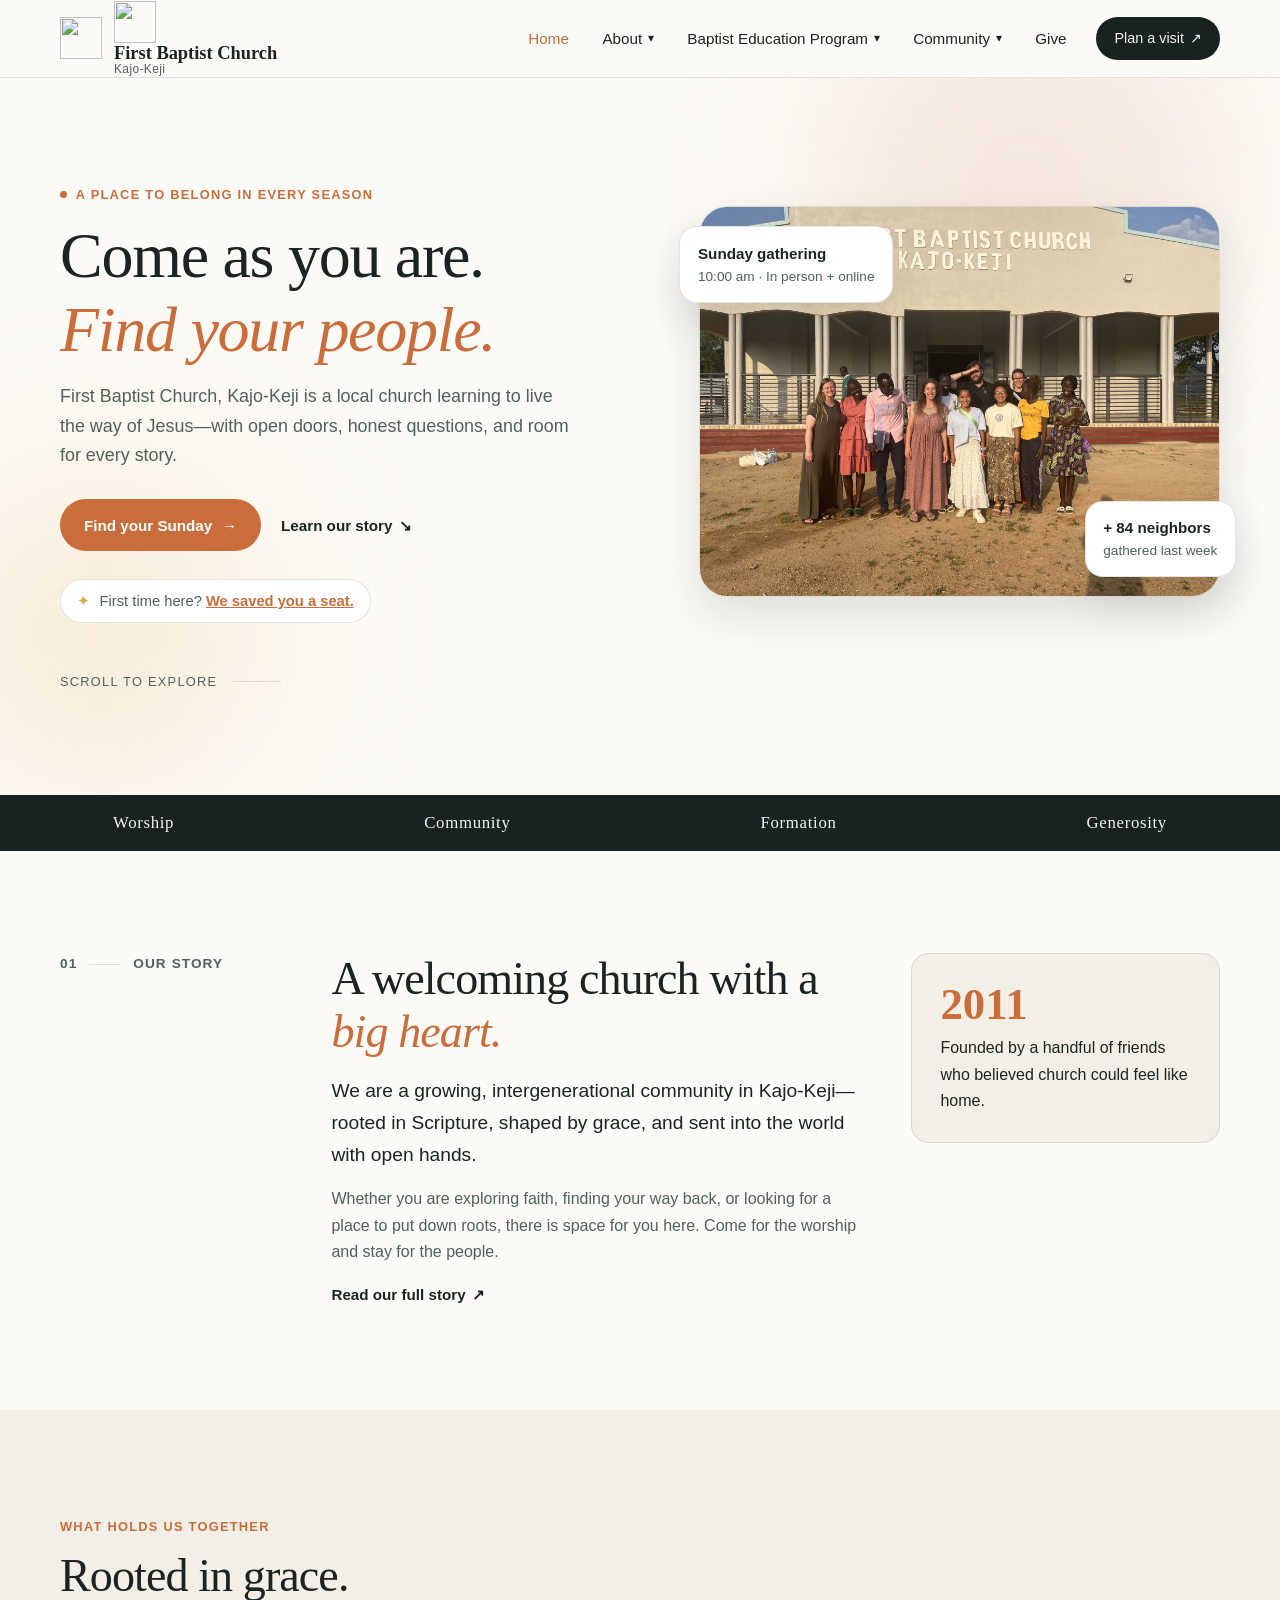
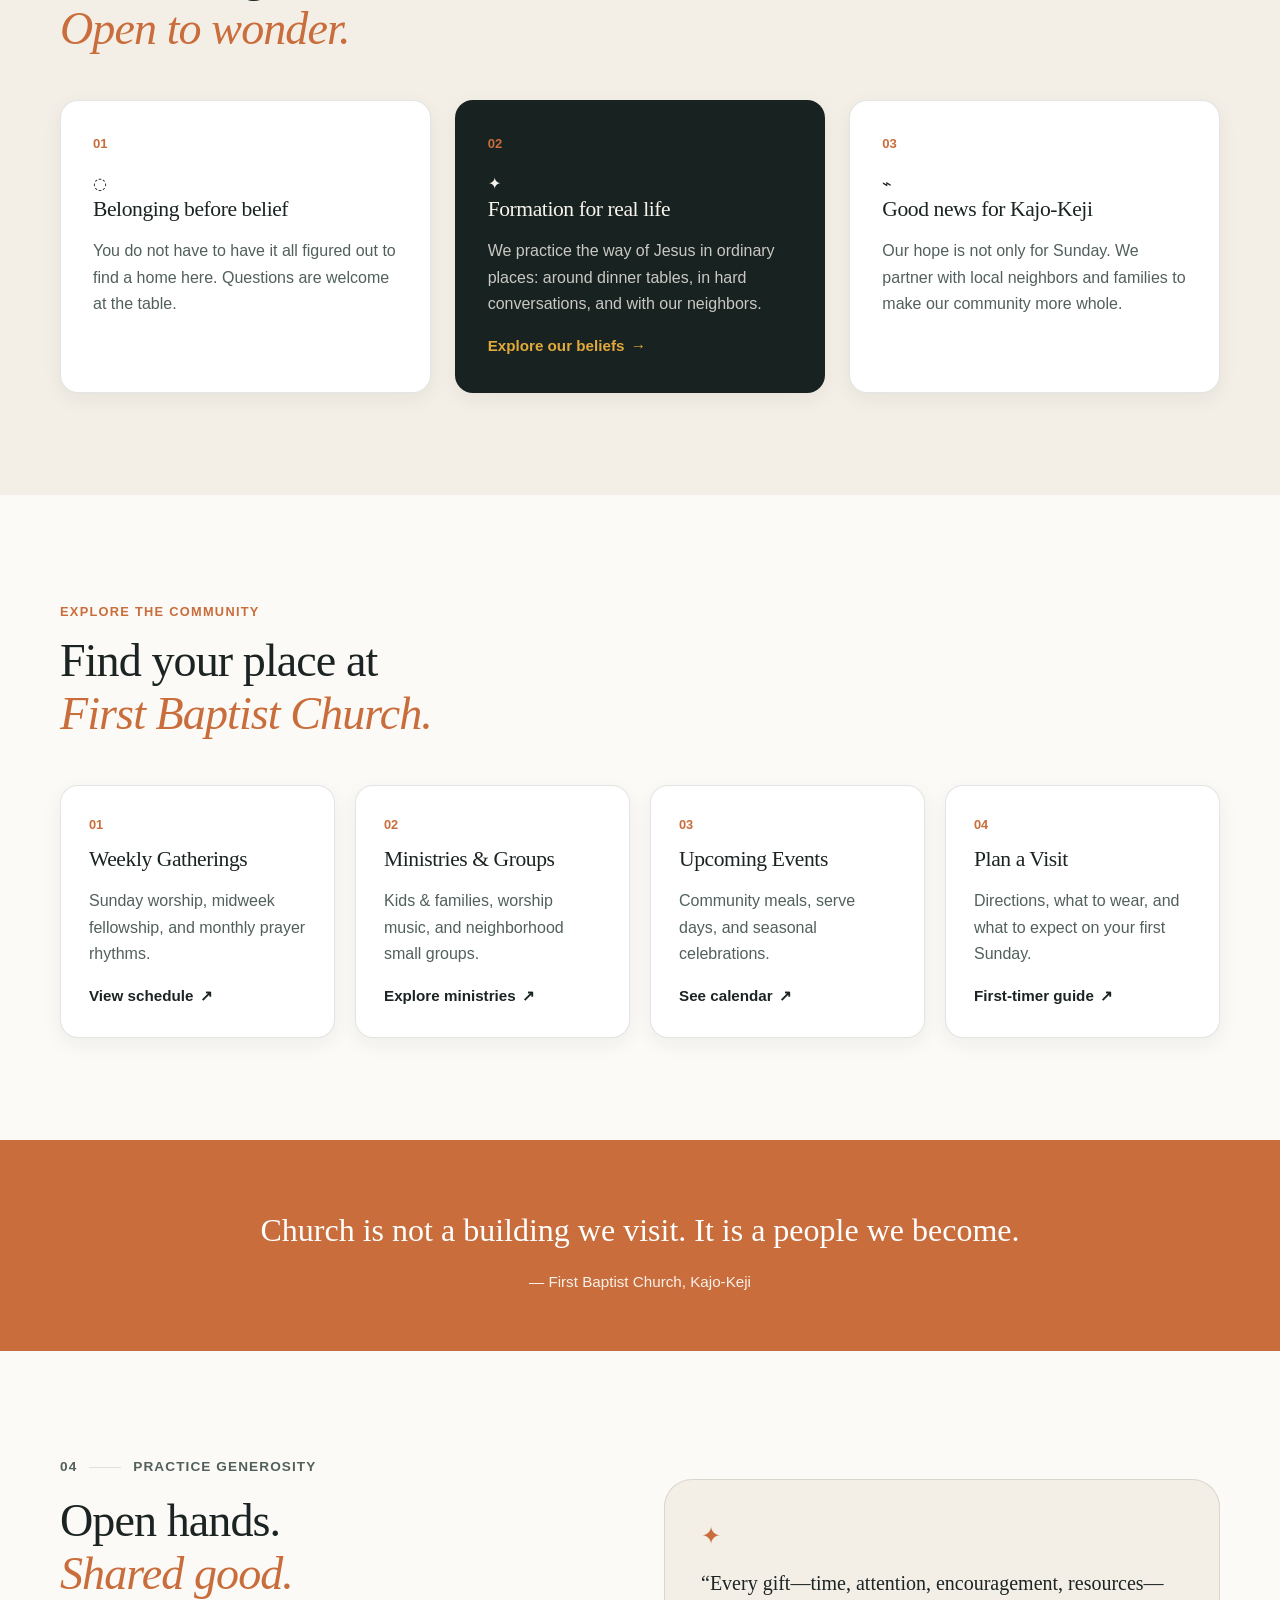
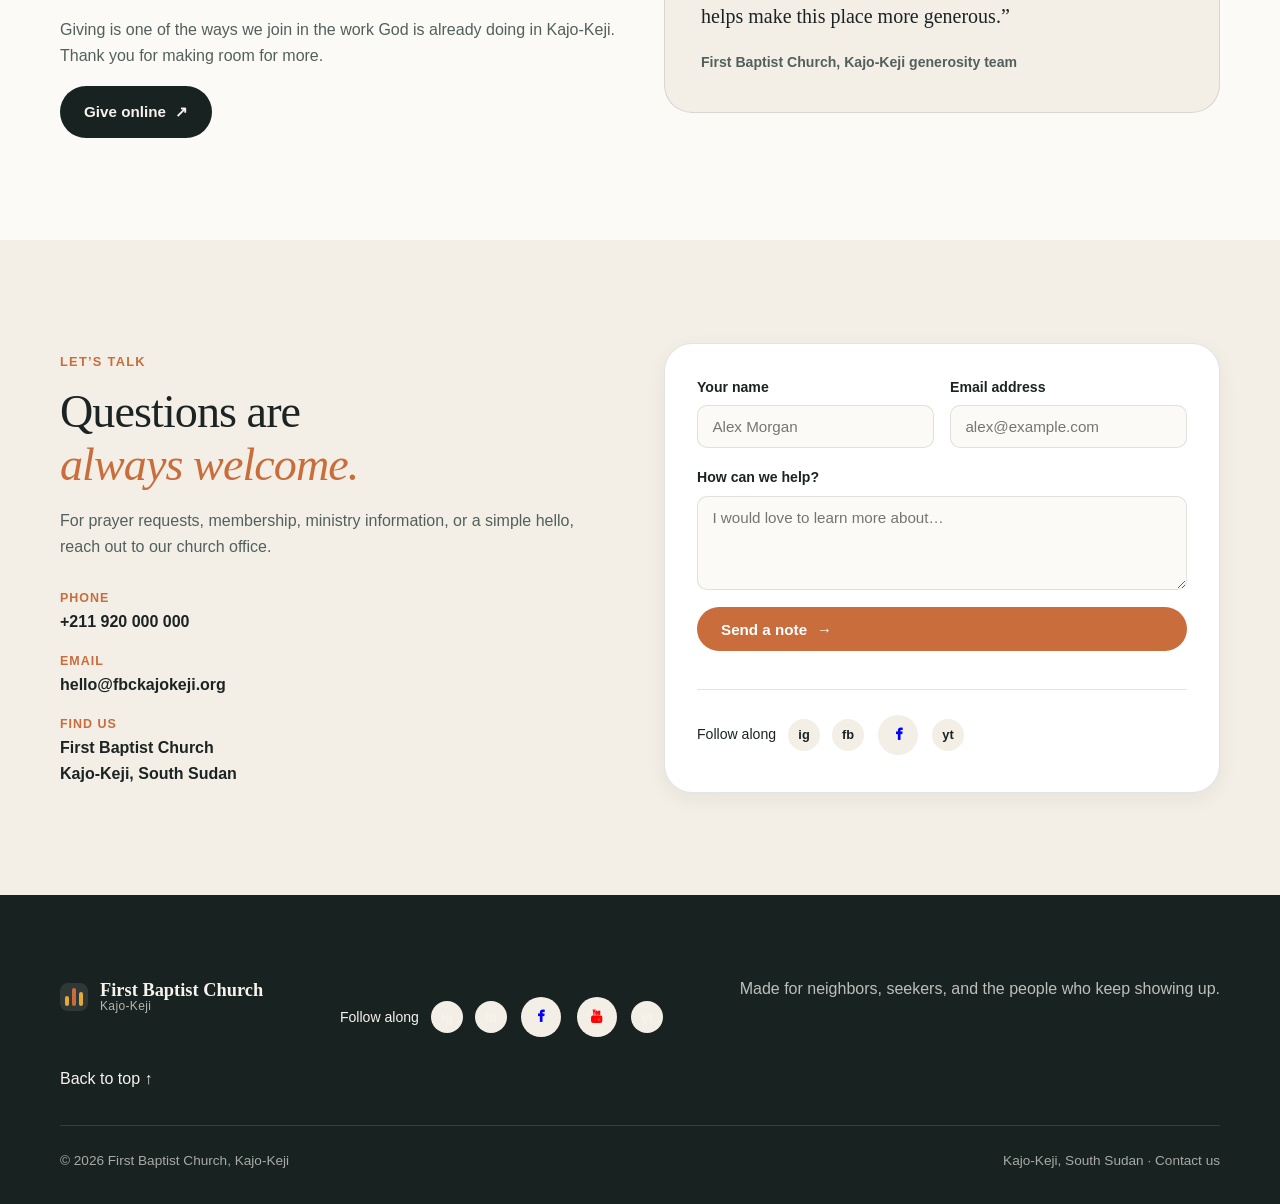
==== index.html @ f75a0e4b "Add logo image to header Added logo image to the site header." ====
<!doctype html>
<html lang="en">
<head>
  <meta charset="utf-8">
  <meta name="viewport" content="width=device-width, initial-scale=1">
  <meta name="description" content="First Baptist Church, Kajo-Keji — A warm, welcoming neighborhood church community.">
  <title>First Baptist Church, Kajo-Keji — Come as you are</title>
   <link rel="icon" type="image/png" href="image/FBC-Logo.png" width="21" height="21" />
  <link rel="stylesheet" href="https://cdnjs.cloudflare.com/ajax/libs/font-awesome/4.7.0/css/font-awesome.min.css">
  <link rel="stylesheet" href="styles.css">
</head>
<body>
  <a class="skip-link" href="#main-content">Skip to content</a>

  <header class="site-header" id="top">
    <div class="container header-inner">
      <a class="brand" href="index.html" aria-label="First Baptist Church, Kajo-Keji home">
   
        <img src="image/fbc-logo.png" width="42" height="42">
        <span class="brand-copy"> <img src="image/fbc-logo.png" width="42" height="42"><strong>First Baptist Church</strong><small>Kajo-Keji</small></span>
      </a>
      <button class="menu-toggle" type="button" aria-expanded="false" aria-controls="site-nav">
        <span></span><span></span><span></span><b class="sr-only">Open navigation</b>
      </button>
      <nav class="site-nav" id="site-nav" aria-label="Primary navigation">
        <a href="index.html" class="active">Home</a>
        <div class="nav-dropdown">
          <button class="dropdown-trigger" type="button" aria-expanded="false" aria-haspopup="true">
            About <span class="chevron" aria-hidden="true">▾</span>
          </button>
          <div class="dropdown-menu" role="menu">
            <a href="pages/our-story.html" role="menuitem">Our Story &amp; Mission</a>
           <a href="pages/vision.html" role="menuitem">Vision</a>
            <a href="#beliefs" role="menuitem">Core Beliefs</a>
            <a href="pages/plan-visit.html" role="menuitem">New Here? Plan a Visit</a>
          </div>
        </div>

        <div class="nav-dropdown">
          <button class="dropdown-trigger" type="button" aria-expanded="false" aria-haspopup="true">
            Baptist Education Program <span class="chevron" aria-hidden="true">▾</span>
          </button>
          <div class="dropdown-menu" role="menu">
            <a href="pages/nurseryprimary.html" role="menuitem">Nursery &amp; Primary School</a>
            <a href="pages/primary.html" role="menuitem">Primary School </a>
            <a href="pages/ebca.html" role="menuitem">Secondary School</a>
            <a href="pages/ecu.html" role="menuitem">ECU University</a>
          </div>
        </div>

        <div class="nav-dropdown">
          <button class="dropdown-trigger" type="button" aria-expanded="false" aria-haspopup="true">
            Community <span class="chevron" aria-hidden="true">▾</span>
          </button>
          <div class="dropdown-menu" role="menu">
            <a href="pages/gatherings.html" role="menuitem">Weekly Gatherings</a>
            <a href="pages/ministries.html" role="menuitem">Ministries &amp; Groups</a>
            <a href="pages/events.html" role="menuitem">Upcoming Events</a>
          </div>
        </div>

        <a href="#giving">Give</a>
        <a href="pages/plan-visit.html" class="nav-cta">Plan a visit <span aria-hidden="true">↗</span></a>
      </nav>
    </div>
  </header>

  <main id="main-content">
    <section class="hero section-pad" aria-labelledby="hero-title">
      <div class="hero-glow hero-glow-one" aria-hidden="true"></div>
      <div class="hero-glow hero-glow-two" aria-hidden="true"></div>
      <div class="container hero-grid">
        <div class="hero-copy reveal">
          <p class="eyebrow"><span class="eyebrow-dot"></span> A place to belong in every season</p>
          <h1 id="hero-title">Come as you are.<br><em>Find your people.</em></h1>
          <p class="hero-intro">First Baptist Church, Kajo-Keji is a local church learning to live the way of Jesus—with open doors, honest questions, and room for every story.</p>
          <div class="hero-actions">
            <a class="button button-primary" href="pages/gatherings.html">Find your Sunday <span aria-hidden="true">→</span></a>
            <a class="text-link" href="pages/our-story.html">Learn our story <span aria-hidden="true">↘</span></a>
          </div>
          <div class="hero-note"><span class="note-icon" aria-hidden="true">✦</span><span>First time here? <a href="pages/plan-visit.html">We saved you a seat.</a></span></div>
        </div>
        <div class="hero-art reveal reveal-delay" aria-label="Sample picture of a bright church gathering" role="img">
          <img src="image/e1-college-kajokeji.jpg" alt="Illustrated community gathered beneath warm stained-glass windows">
          <div class="hero-card hero-card-top"><strong>Sunday gathering</strong><span>10:00 am · In person + online</span></div>
          <div class="hero-card hero-card-bottom"><span class="avatar-stack" aria-hidden="true"><i></i><i></i><i></i><i></i></span><strong>+ 84 neighbors</strong><span>gathered last week</span></div>
        </div>
      </div>
      <div class="container hero-scroll"><span>Scroll to explore</span><span class="scroll-line" aria-hidden="true"></span></div>
    </section>

    <section class="ticker" aria-label="Church highlights">
      <div class="ticker-track">
        <span>Worship</span><span>Community</span><span>Formation</span><span>Generosity</span>
      </div>
    </section>

    <section class="intro section-pad" id="about" aria-labelledby="about-title">
      <div class="container intro-grid">
        <div class="section-kicker reveal"><span>01</span><span class="kicker-rule"></span><span>Our story</span></div>
        <div class="intro-content reveal reveal-delay">
          <h2 id="about-title">A welcoming church with a <em>big heart.</em></h2>
          <p class="lead">We are a growing, intergenerational community in Kajo-Keji—rooted in Scripture, shaped by grace, and sent into the world with open hands.</p>
          <div class="intro-details">
            <p>Whether you are exploring faith, finding your way back, or looking for a place to put down roots, there is space for you here. Come for the worship and stay for the people.</p>
            <a class="arrow-link" href="pages/our-story.html">Read our full story <span aria-hidden="true">↗</span></a>
          </div>
        </div>
        <div class="intro-stat reveal reveal-delay-2"><strong>2011</strong><span>Founded by a handful of friends who believed church could feel like home.</span></div>
      </div>
    </section>

    <section class="values section-pad section-tint" id="beliefs" aria-labelledby="values-title">
      <div class="container">
        <div class="section-heading reveal"><p class="eyebrow">What holds us together</p><h2 id="values-title">Rooted in grace.<br><em>Open to wonder.</em></h2></div>
        <div class="value-grid">
          <article class="value-card reveal"><span class="value-number">01</span><div class="value-icon" aria-hidden="true">◌</div><h3>Belonging before belief</h3><p>You do not have to have it all figured out to find a home here. Questions are welcome at the table.</p></article>
          <article class="value-card value-card-featured reveal reveal-delay"><span class="value-number">02</span><div class="value-icon" aria-hidden="true">✦</div><h3>Formation for real life</h3><p>We practice the way of Jesus in ordinary places: around dinner tables, in hard conversations, and with our neighbors.</p><a href="pages/our-story.html" class="card-link">Explore our beliefs <span aria-hidden="true">→</span></a></article>
          <article class="value-card reveal reveal-delay-2"><span class="value-number">03</span><div class="value-icon" aria-hidden="true">⌁</div><h3>Good news for Kajo-Keji</h3><p>Our hope is not only for Sunday. We partner with local neighbors and families to make our community more whole.</p></article>
        </div>
      </div>
    </section>

    <section class="explore-pages section-pad" aria-labelledby="explore-title">
      <div class="container">
        <div class="section-heading reveal">
          <p class="eyebrow">Explore the community</p>
          <h2 id="explore-title">Find your place at<br><em>First Baptist Church.</em></h2>
        </div>
        <div class="page-directory-grid">
          <a class="directory-card reveal" href="pages/gatherings.html">
            <span class="dir-num">01</span>
            <h3>Weekly Gatherings</h3>
            <p>Sunday worship, midweek fellowship, and monthly prayer rhythms.</p>
            <span class="arrow-link">View schedule <span aria-hidden="true">↗</span></span>
          </a>
          <a class="directory-card reveal reveal-delay" href="pages/ministries.html">
            <span class="dir-num">02</span>
            <h3>Ministries &amp; Groups</h3>
            <p>Kids &amp; families, worship music, and neighborhood small groups.</p>
            <span class="arrow-link">Explore ministries <span aria-hidden="true">↗</span></span>
          </a>
          <a class="directory-card reveal reveal-delay-2" href="pages/events.html">
            <span class="dir-num">03</span>
            <h3>Upcoming Events</h3>
            <p>Community meals, serve days, and seasonal celebrations.</p>
            <span class="arrow-link">See calendar <span aria-hidden="true">↗</span></span>
          </a>
          <a class="directory-card reveal" href="pages/plan-visit.html">
            <span class="dir-num">04</span>
            <h3>Plan a Visit</h3>
            <p>Directions, what to wear, and what to expect on your first Sunday.</p>
            <span class="arrow-link">First-timer guide <span aria-hidden="true">↗</span></span>
          </a>
        </div>
      </div>
    </section>

    <section class="quote-band" aria-label="Community quote">
      <div class="container quote-inner">
        <span class="quote-mark" aria-hidden="true"></span>
        <blockquote>Church is not a building we visit. It is a people we become.</blockquote>
        <cite>— First Baptist Church, Kajo-Keji</cite>
      </div>
    </section>

    <section class="giving section-pad" id="giving" aria-labelledby="giving-title">
      <div class="container giving-grid">
        <div class="giving-copy reveal">
          <div class="section-kicker"><span>04</span><span class="kicker-rule"></span><span>Practice generosity</span></div>
          <h2 id="giving-title">Open hands.<br><em>Shared good.</em></h2>
          <p>Giving is one of the ways we join in the work God is already doing in Kajo-Keji. Thank you for making room for more.</p>
          <a class="button button-dark" href="#contact">Give online <span aria-hidden="true">↗</span></a>
        </div>
        <div class="giving-note reveal reveal-delay">
          <span class="note-sun" aria-hidden="true">✦</span>
          <p>“Every gift—time, attention, encouragement, resources—helps make this place more generous.”</p>
          <span class="note-signature">First Baptist Church, Kajo-Keji generosity team</span>
        </div>
      </div>
    </section>

    <section class="contact section-pad section-tint" id="contact" aria-labelledby="contact-title">
      <div class="container contact-grid">
        <div class="contact-copy reveal">
          <p class="eyebrow">Let’s talk</p>
          <h2 id="contact-title">Questions are<br><em>always welcome.</em></h2>
          <p>For prayer requests, membership, ministry information, or a simple hello, reach out to our church office.</p>
          <div class="contact-details">
            <a href="tel:+211920000000"><span>Phone</span><strong>+211 920 000 000</strong></a>
            <a href="mailto:hello@fbckajokeji.org"><span>Email</span><strong>hello@fbckajokeji.org</strong></a>
            <div><span>Find us</span><strong>First Baptist Church<br>Kajo-Keji, South Sudan</strong></div>
          </div>
        </div>
        <div class="contact-form-wrap reveal reveal-delay">
          <form id="contact-form" class="contact-form">
            <div class="form-row">
              <label for="name">Your name<input id="name" name="name" type="text" autocomplete="name" placeholder="Alex Morgan" required></label>
              <label for="email">Email address<input id="email" name="email" type="email" autocomplete="email" placeholder="alex@example.com" required></label>
            </div>
            <label for="message">How can we help?<textarea id="message" name="message" rows="4" placeholder="I would love to learn more about…" required></textarea></label>
            <button class="button button-primary" type="submit">Send a note <span aria-hidden="true">→</span></button>
            <p class="form-status" id="form-status" role="status" aria-live="polite"></p>
          </form>
          <div class="social-row">
            <span>Follow along</span>
            <a href="#contact" aria-label="Instagram">ig</a>
            <a href="#contact" aria-label="Facebook">fb</a>
            <!-- Add font awesome icons -->
            <a href="https://www.facebook.com/share/19hE2TgLnS/" class="fa fa-facebook"></a>

            <a href="#contact" aria-label="YouTube">yt</a>
          </div>
        </div>
      </div>
    </section>
  </main>

  <footer class="site-footer">
    <div class="container footer-inner">
      <a class="brand footer-brand" href="#top">
        <span class="brand-mark" aria-hidden="true"><span></span><span></span><span></span></span>
        <span class="brand-copy"><strong>First Baptist Church</strong><small>Kajo-Keji</small></span>
      </a>


    <div class="social-row">
            <span>Follow along</span>
            <a href="#contact" aria-label="Instagram">ig</a>
            <a href="#contact" aria-label="Facebook">fb</a>
            <!-- Add font awesome icons -->
            <a href="https://www.facebook.com/share/19hE2TgLnS/" class="fa fa-facebook"></a>
            <a href="https://www.youtube.com/watch?v=FvY4_cC7Htc" class="fa fa-youtube"></a>
            <a href="#contact" aria-label="YouTube">yt</a>
    </div>



      <p>Made for neighbors, seekers, and the people who keep showing up.</p>
      <a href="#top" class="back-top">Back to top ↑</a>
    </div>
    <div class="container footer-bottom">
      <span>© 2026 First Baptist Church, Kajo-Keji</span>
      <span>Kajo-Keji, South Sudan · <a href="#contact">Contact us</a></span>
    </div>
  </footer>
  <script src="script.js"></script>
</body>
</html>
---- styles.css ----
/* ==========================================================================
   First Baptist Church, Kajo-Keji — Responsive Multi-Page Stylesheet
   ========================================================================== */
:root {
  --bg: #fcfaf6;
  --bg-tint: #f4efe6;
  --bg-dark: #182221;
  --surface: #ffffff;
  --ink: #1b2423;
  --ink-muted: #52605d;
  --ink-light: #f6f3ec;
  --accent: #c86d3b;
  --accent-dark: #a65326;
  --gold: #e2a93b;
  --border: rgba(27, 36, 35, 0.12);
  --shadow-sm: 0 6px 20px rgba(24, 34, 33, 0.06);
  --shadow-lg: 0 20px 45px rgba(24, 34, 33, 0.12);
  --radius-sm: 10px;
  --radius-md: 18px;
  --radius-lg: 28px;
  --font-sans: "Inter", -apple-system, BlinkMacSystemFont, "Segoe UI", Roboto, sans-serif;
  --font-serif: "Georgia", "Times New Roman", serif;
  --container: 1160px;
  --header-h: 78px;
}

*, *::before, *::after { box-sizing: border-box; }
html { scroll-behavior: smooth; }
body {
  margin: 0;
  font-family: var(--font-sans);
  color: var(--ink);
  background: var(--bg);
  line-height: 1.65;
  -webkit-font-smoothing: antialiased;
}
body.menu-open { overflow: hidden; }
img { max-width: 100%; display: block; }
a { color: inherit; text-decoration: none; }

h1, h2, h3 {
  font-family: var(--font-serif);
  font-weight: 400;
  line-height: 1.15;
  letter-spacing: -0.02em;
  margin: 0 0 1rem;
}
h1 { font-size: clamp(2.4rem, 5vw, 4.1rem); }
h2 { font-size: clamp(1.9rem, 3.6vw, 3rem); }
h3 { font-size: 1.35rem; }
em { font-style: italic; color: var(--accent); }
p { margin: 0 0 1rem; color: var(--ink-muted); }

.container {
  width: min(100% - 2.5rem, var(--container));
  margin-inline: auto;
}
.section-pad { padding-block: clamp(4rem, 8vw, 6.5rem); }
.section-tint { background: var(--bg-tint); }
.section-dark { background: var(--bg-dark); color: var(--ink-light); }
.section-dark p { color: rgba(246, 243, 236, 0.78); }

.sr-only {
  position: absolute; width: 1px; height: 1px; padding: 0; margin: -1px;
  overflow: hidden; clip: rect(0, 0, 0, 0); border: 0;
}
.skip-link {
  position: absolute; left: -9999px; top: 1rem; z-index: 999;
  background: var(--ink); color: #fff; padding: 0.75rem 1.25rem; border-radius: 999px;
}
.skip-link:focus { left: 1rem; }

/* ==========================================================================
   Header, Navigation & Responsive Dropdown Menus
   ========================================================================== */
.site-header {
  position: sticky;
  top: 0;
  z-index: 100;
  height: var(--header-h);
  background: rgba(252, 250, 246, 0.92);
  backdrop-filter: blur(12px);
  border-bottom: 1px solid var(--border);
}
.header-inner {
  height: 100%;
  display: flex;
  align-items: center;
  justify-content: space-between;
  gap: 1.5rem;
}

.brand {
  display: inline-flex;
  align-items: center;
  gap: 0.75rem;
  z-index: 110;
}
.brand-mark {
  display: inline-flex;
  align-items: flex-end;
  gap: 3px;
  width: 28px;
  height: 28px;
  padding: 5px;
  border-radius: 8px;
  background: var(--bg-dark);
}
.brand-mark span {
  flex: 1;
  background: var(--gold);
  border-radius: 2px;
}
.brand-mark span:nth-child(1) { height: 55%; }
.brand-mark span:nth-child(2) { height: 100%; background: var(--accent); }
.brand-mark span:nth-child(3) { height: 75%; }
.brand-copy { display: flex; flex-direction: column; line-height: 1.1; }
.brand-copy strong { font-family: var(--font-serif); font-size: 1.15rem; font-weight: 600; }
.brand-copy small { font-size: 0.75rem; color: var(--ink-muted); letter-spacing: 0.03em; }

.site-nav {
  display: flex;
  align-items: center;
  gap: 1.6rem;
}
.site-nav > a,
.dropdown-trigger {
  font-size: 0.95rem;
  font-weight: 500;
  color: var(--ink);
  background: none;
  border: 0;
  padding: 0.45rem 0.25rem;
  font-family: inherit;
  cursor: pointer;
  display: inline-flex;
  align-items: center;
  gap: 0.35rem;
  transition: color 0.2s ease;
}
.site-nav > a:hover,
.site-nav > a.active,
.dropdown-trigger:hover,
.nav-dropdown.open .dropdown-trigger {
  color: var(--accent);
}

/* Dropdown Container (Desktop) */
.nav-dropdown {
  position: relative;
}
.chevron {
  font-size: 0.75rem;
  transition: transform 0.22s ease;
}
.nav-dropdown.open .chevron {
  transform: rotate(180deg);
}
.dropdown-menu {
  position: absolute;
  top: calc(100% + 0.65rem);
  left: -0.75rem;
  min-width: 230px;
  background: var(--surface);
  border: 1px solid var(--border);
  border-radius: var(--radius-md);
  box-shadow: var(--shadow-lg);
  padding: 0.5rem;
  display: flex;
  flex-direction: column;
  gap: 0.2rem;
  opacity: 0;
  visibility: hidden;
  transform: translateY(8px);
  transition: opacity 0.2s ease, transform 0.2s ease, visibility 0.2s ease;
  z-index: 120;
}

/*Added by GRT, this cater for facebook*/
.fa {
  padding: 20px;
  font-size: 30px;
  width: 50px;
  text-align: center;
  text-decoration: none;
  margin: 5px 2px;
}

.fa:hover {
    opacity: 0.7;
}

.fa-facebook {
  background: #3B5998;
  color: blue;
}

.fa-youtube {
  background: #bb0000;
  color: Red;
}
/*End of Add by GRT this cater for facebook*/

@media (hover: hover) and (min-width: 861px) {
  .nav-dropdown:hover .dropdown-menu,
  .nav-dropdown:focus-within .dropdown-menu {
    opacity: 1;
    visibility: visible;
    transform: translateY(0);
  }
  .nav-dropdown:hover .chevron {
    transform: rotate(180deg);
  }
}
.nav-dropdown.open .dropdown-menu {
  opacity: 1;
  visibility: visible;
  transform: translateY(0);
}
.dropdown-menu a {
  padding: 0.65rem 0.9rem;
  border-radius: var(--radius-sm);
  font-size: 0.92rem;
  font-weight: 500;
  color: var(--ink);
  transition: background 0.18s ease, color 0.18s ease;
}
.dropdown-menu a:hover,
.dropdown-menu a.active {
  background: var(--bg-tint);
  color: var(--accent);
}

.site-nav .nav-cta {
  padding: 0.6rem 1.15rem;
  background: var(--bg-dark);
  color: var(--ink-light);
  border-radius: 999px;
  font-size: 0.9rem;
  transition: background 0.2s ease, transform 0.2s ease;
}
.site-nav .nav-cta:hover {
  background: var(--accent);
  color: #fff;
  transform: translateY(-1px);
}

/* Mobile Hamburger Toggle */
.menu-toggle {
  display: none;
  flex-direction: column;
  justify-content: center;
  gap: 5px;
  width: 44px;
  height: 44px;
  padding: 10px;
  background: var(--surface);
  border: 1px solid var(--border);
  border-radius: var(--radius-sm);
  cursor: pointer;
  z-index: 110;
}
.menu-toggle span {
  display: block;
  width: 100%;
  height: 2px;
  background: var(--ink);
  border-radius: 2px;
  transition: transform 0.25s ease, opacity 0.2s ease;
}
.menu-toggle[aria-expanded="true"] span:nth-child(1) { transform: translateY(7px) rotate(45deg); }
.menu-toggle[aria-expanded="true"] span:nth-child(2) { opacity: 0; }
.menu-toggle[aria-expanded="true"] span:nth-child(3) { transform: translateY(-7px) rotate(-45deg); }

/* Mobile & Tablet Drawer (< 860px) */
@media (max-width: 860px) {
  .menu-toggle { display: flex; }
  .site-nav {
    position: fixed;
    inset: var(--header-h) 0 0 0;
    background: var(--bg);
    flex-direction: column;
    align-items: stretch;
    gap: 0.25rem;
    padding: 1.5rem clamp(1.25rem, 5vw, 2.5rem) 2.5rem;
    overflow-y: auto;
    border-top: 1px solid var(--border);
    transform: translateX(100%);
    transition: transform 0.28s cubic-bezier(0.22, 1, 0.36, 1);
  }
  .site-nav.open { transform: translateX(0); }
  .site-nav > a,
  .dropdown-trigger {
    width: 100%;
    justify-content: space-between;
    padding: 0.9rem 0.5rem;
    font-size: 1.1rem;
    border-bottom: 1px solid var(--border);
  }
  .dropdown-menu {
    position: static;
    opacity: 1;
    visibility: visible;
    transform: none;
    box-shadow: none;
    border: 0;
    border-left: 2px solid var(--accent);
    border-radius: 0;
    background: var(--bg-tint);
    margin: 0.35rem 0 0.65rem 0.5rem;
    padding: 0.35rem 0.5rem;
    display: none;
  }
  .nav-dropdown.open .dropdown-menu {
    display: flex;
  }
  .site-nav .nav-cta {
    margin-top: 1.25rem;
    text-align: center;
    justify-content: center;
    padding: 0.95rem 1.25rem;
    border-bottom: 0;
  }
}

/* ==========================================================================
   Buttons, Links & Eyebrows
   ========================================================================== */
.eyebrow {
  display: inline-flex;
  align-items: center;
  gap: 0.55rem;
  font-size: 0.8rem;
  font-weight: 600;
  text-transform: uppercase;
  letter-spacing: 0.1em;
  color: var(--accent);
  margin-bottom: 0.85rem;
}
.eyebrow-light { color: var(--gold); }
.eyebrow-dot {
  width: 7px; height: 7px; border-radius: 50%; background: var(--accent);
}
.section-kicker {
  display: inline-flex;
  align-items: center;
  gap: 0.75rem;
  font-size: 0.85rem;
  font-weight: 600;
  text-transform: uppercase;
  letter-spacing: 0.08em;
  color: var(--ink-muted);
  margin-bottom: 1rem;
}
.kicker-rule { width: 32px; height: 1px; background: var(--border); }

.button {
  display: inline-flex;
  align-items: center;
  gap: 0.6rem;
  padding: 0.85rem 1.5rem;
  border-radius: 999px;
  font-weight: 600;
  font-size: 0.95rem;
  border: 0;
  cursor: pointer;
  transition: transform 0.2s ease, background 0.2s ease, box-shadow 0.2s ease;
}
.button:hover { transform: translateY(-2px); box-shadow: var(--shadow-sm); }
.button-primary { background: var(--accent); color: #fff; }
.button-primary:hover { background: var(--accent-dark); }
.button-dark { background: var(--bg-dark); color: var(--ink-light); }
.button-dark:hover { background: var(--accent); }

.text-link, .arrow-link, .card-link {
  display: inline-flex;
  align-items: center;
  gap: 0.4rem;
  font-weight: 600;
  font-size: 0.95rem;
  color: var(--ink);
  transition: color 0.2s ease, gap 0.2s ease;
}
.text-link:hover, .arrow-link:hover, .card-link:hover { color: var(--accent); gap: 0.65rem; }
.text-link-light { color: var(--ink-light); }

/* ==========================================================================
   Hero & Ticker
   ========================================================================== */
.hero { position: relative; overflow: hidden; }
.hero-glow {
  position: absolute; border-radius: 50%; filter: blur(90px); pointer-events: none; z-index: -1;
}
.hero-glow-one { width: 380px; height: 380px; background: rgba(200, 109, 59, 0.14); top: -80px; right: 5%; }
.hero-glow-two { width: 320px; height: 320px; background: rgba(226, 169, 59, 0.16); bottom: 0; left: -60px; }

.hero-grid {
  display: grid;
  grid-template-columns: 1.05fr 0.95fr;
  align-items: center;
  gap: clamp(2rem, 5vw, 4rem);
}
.hero-intro { font-size: 1.12rem; max-width: 52ch; margin-bottom: 1.75rem; }
.hero-actions { display: flex; flex-wrap: wrap; align-items: center; gap: 1.25rem; margin-bottom: 1.75rem; }
.hero-note {
  display: inline-flex; align-items: center; gap: 0.6rem;
  font-size: 0.92rem; color: var(--ink-muted);
  padding: 0.55rem 1rem; background: var(--surface);
  border: 1px solid var(--border); border-radius: 999px;
}
.hero-note a { color: var(--accent); font-weight: 600; text-decoration: underline; }
.note-icon { color: var(--gold); }

.hero-art { position: relative; }
.hero-art img {
  width: 100%; border-radius: var(--radius-lg);
  box-shadow: var(--shadow-lg); border: 1px solid var(--border);
}
.hero-card {
  position: absolute; background: var(--surface);
  padding: 0.85rem 1.1rem; border-radius: var(--radius-md);
  box-shadow: var(--shadow-lg); border: 1px solid var(--border);
  display: flex; flex-direction: column; font-size: 0.85rem;
}
.hero-card strong { color: var(--ink); font-size: 0.95rem; }
.hero-card span { color: var(--ink-muted); }
.hero-card-top { top: 1.25rem; left: -1.25rem; }
.hero-card-bottom { bottom: 1.25rem; right: -1rem; }

.hero-scroll {
  display: flex; align-items: center; gap: 1rem; margin-top: 3rem;
  font-size: 0.8rem; text-transform: uppercase; letter-spacing: 0.1em; color: var(--ink-muted);
}
.scroll-line { width: 48px; height: 1px; background: var(--border); }

.ticker {
  background: var(--bg-dark); color: var(--ink-light);
  padding-block: 0.9rem; overflow: hidden;
}
.ticker-track {
  display: flex; justify-content: space-around; align-items: center; gap: 1.5rem;
  font-family: var(--font-serif); font-size: 1.05rem; letter-spacing: 0.04em;
}
.ticker-track b { color: var(--gold); font-weight: 400; }

/* ==========================================================================
   Page Banner & Breadcrumb (Subpages)
   ========================================================================== */
.page-banner { border-bottom: 1px solid var(--border); }
.page-banner .lead { font-size: 1.15rem; max-width: 60ch; }
.breadcrumb {
  display: flex; align-items: center; gap: 0.5rem;
  font-size: 0.88rem; color: var(--ink-muted); margin-bottom: 1.25rem;
}
.breadcrumb a:hover { color: var(--accent); text-decoration: underline; }

/* ==========================================================================
   Content Grids & Cards
   ========================================================================== */
.intro-grid {
  display: grid; grid-template-columns: 0.6fr 1.4fr 0.8fr; gap: 2.5rem; align-items: start;
}
.intro-content .lead { font-size: 1.2rem; color: var(--ink); }
.intro-stat {
  background: var(--bg-tint); padding: 1.75rem; border-radius: var(--radius-md);
  border: 1px solid var(--border);
}
.intro-stat strong {
  display: block; font-family: var(--font-serif); font-size: 2.8rem; color: var(--accent); line-height: 1; margin-bottom: 0.5rem;
}

.section-heading { max-width: 620px; margin-bottom: 2.75rem; }
.value-grid, .event-grid {
  display: grid; grid-template-columns: repeat(3, 1fr); gap: 1.5rem;
}
.value-card {
  background: var(--surface); padding: 2rem; border-radius: var(--radius-md);
  border: 1px solid var(--border); box-shadow: var(--shadow-sm);
}
.value-card-featured { background: var(--bg-dark); color: var(--ink-light); }
.value-card-featured p { color: rgba(246, 243, 236, 0.8); }
.value-card-featured .card-link { color: var(--gold); }
.value-number { font-size: 0.82rem; font-weight: 700; color: var(--accent); display: block; margin-bottom: 1rem; }

/* Directory Grid on Index */
.page-directory-grid {
  display: grid; grid-template-columns: repeat(4, 1fr); gap: 1.25rem;
}
.directory-card {
  display: flex; flex-direction: column; justify-content: space-between;
  background: var(--surface); padding: 1.75rem; border-radius: var(--radius-md);
  border: 1px solid var(--border); box-shadow: var(--shadow-sm);
  transition: transform 0.22s ease, border-color 0.22s ease;
}
.directory-card:hover { transform: translateY(-4px); border-color: var(--accent); }
.dir-num { font-size: 0.8rem; font-weight: 700; color: var(--accent); margin-bottom: 0.75rem; }

/* Gatherings */
.gatherings-grid {
  display: grid; grid-template-columns: 0.9fr 1.1fr; gap: 3rem; align-items: start;
}
.schedule { display: flex; flex-direction: column; gap: 0.9rem; }
.schedule-row {
  display: grid; grid-template-columns: auto 1fr auto; align-items: center; gap: 1.25rem;
  background: var(--surface); padding: 1.25rem 1.5rem; border-radius: var(--radius-md);
  border: 1px solid var(--border);
}
.featured-row { border-left: 4px solid var(--accent); }
.day-badge {
  min-width: 78px; text-align: center; padding: 0.5rem;
  background: var(--bg-tint); border-radius: var(--radius-sm);
}
.day-badge strong { display: block; font-size: 1rem; color: var(--ink); }
.day-badge span { font-size: 0.75rem; color: var(--ink-muted); }
.schedule-row h3 { margin-bottom: 0.2rem; font-size: 1.15rem; }
.schedule-row p { margin: 0; font-size: 0.92rem; }

/* Ministries */
.ministry-grid { display: grid; grid-template-columns: repeat(3, 1fr); gap: 1.5rem; }
.ministry-card {
  background: var(--surface); border-radius: var(--radius-md); overflow: hidden;
  border: 1px solid var(--border); box-shadow: var(--shadow-sm);
}
.ministry-image { position: relative; aspect-ratio: 16 / 10; background: var(--bg-tint); }
.ministry-image img { width: 100%; height: 100%; object-fit: cover; }
.image-label {
  position: absolute; bottom: 0.75rem; left: 0.75rem;
  background: rgba(24, 34, 33, 0.86); color: #fff;
  font-size: 0.78rem; padding: 0.3rem 0.7rem; border-radius: 999px;
}
.ministry-card-body { padding: 1.5rem; }

/* Plan a visit */
.new-here-grid {
  display: grid; grid-template-columns: 0.85fr 1.15fr; gap: 3rem; align-items: center;
}
.new-here-art { position: relative; }
.new-here-art img { border-radius: var(--radius-lg); border: 1px solid var(--border); }
.door-caption {
  position: absolute; bottom: 1.25rem; left: 1.25rem;
  background: var(--bg-dark); color: var(--ink-light);
  padding: 0.75rem 1rem; border-radius: var(--radius-sm); font-family: var(--font-serif);
}
.expect-list { display: flex; flex-direction: column; gap: 1.1rem; margin: 1.5rem 0 2rem; }
.expect-list > div { display: grid; grid-template-columns: auto 1fr; gap: 1rem; align-items: baseline; }
.expect-list span { font-weight: 700; color: var(--accent); font-size: 0.9rem; }
.expect-list p { margin: 0; color: var(--ink); }

/* Events */
.events-top {
  display: flex; justify-content: space-between; align-items: flex-end; gap: 1rem; margin-bottom: 2.5rem;
}
.event-card {
  display: flex; gap: 1.25rem; padding: 1.75rem;
  background: rgba(255, 255, 255, 0.05); border: 1px solid rgba(255, 255, 255, 0.12);
  border-radius: var(--radius-md);
}
.event-card-accent { background: rgba(200, 109, 59, 0.18); border-color: var(--accent); }
.event-date {
  min-width: 64px; height: 72px; border-radius: var(--radius-sm);
  background: var(--gold); color: var(--bg-dark);
  display: flex; flex-direction: column; align-items: center; justify-content: center;
}
.event-date strong { font-size: 1.45rem; line-height: 1; }
.event-date span { font-size: 0.75rem; font-weight: 700; }
.event-type { font-size: 0.78rem; text-transform: uppercase; letter-spacing: 0.08em; color: var(--gold); }
.event-card h3 { color: #fff; margin: 0.25rem 0 0.5rem; }
.event-card a { color: var(--gold); font-weight: 600; font-size: 0.9rem; }

/* Quote, Giving, Contact & Footer */
.quote-band { background: var(--accent); color: #fff; padding-block: 3.5rem; text-align: center; }
.quote-inner { max-width: 760px; }
.quote-mark { font-family: var(--font-serif); font-size: 3.5rem; line-height: 0.6; display: block; margin-bottom: 0.5rem; }
blockquote { font-family: var(--font-serif); font-size: clamp(1.4rem, 2.8vw, 2rem); margin: 0 0 0.75rem; }
cite { font-style: normal; opacity: 0.9; font-size: 0.95rem; }

.giving-grid, .contact-grid {
  display: grid; grid-template-columns: 1fr 1fr; gap: 3rem; align-items: center;
}
.giving-note {
  background: var(--bg-tint); padding: 2.25rem; border-radius: var(--radius-lg);
  border: 1px solid var(--border);
}
.note-sun { color: var(--accent); font-size: 1.5rem; display: block; margin-bottom: 0.75rem; }
.giving-note p { font-family: var(--font-serif); font-size: 1.25rem; color: var(--ink); }
.note-signature { font-size: 0.88rem; color: var(--ink-muted); font-weight: 600; }

.contact-details { display: grid; gap: 1rem; margin-top: 1.75rem; }
.contact-details span { display: block; font-size: 0.78rem; text-transform: uppercase; letter-spacing: 0.08em; color: var(--accent); font-weight: 600; }
.contact-form-wrap {
  background: var(--surface); padding: 2rem; border-radius: var(--radius-lg);
  border: 1px solid var(--border); box-shadow: var(--shadow-sm);
}
.contact-form { display: flex; flex-direction: column; gap: 1.1rem; }
.form-row { display: grid; grid-template-columns: 1fr 1fr; gap: 1rem; }
label { display: flex; flex-direction: column; gap: 0.4rem; font-size: 0.88rem; font-weight: 600; }
input, textarea {
  width: 100%; padding: 0.75rem 0.9rem; border-radius: var(--radius-sm);
  border: 1px solid var(--border); font-family: inherit; font-size: 0.95rem;
  background: var(--bg);
}
input:focus, textarea:focus { outline: 2px solid var(--accent); border-color: transparent; }
.form-status { margin: 0; font-size: 0.9rem; color: var(--accent-dark); font-weight: 600; }
.social-row {
  display: flex; align-items: center; gap: 0.75rem; margin-top: 1.25rem;
  padding-top: 1.25rem; border-top: 1px solid var(--border); font-size: 0.88rem;
}
.social-row a {
  width: 32px; height: 32px; border-radius: 50%; background: var(--bg-tint);
  display: inline-flex; align-items: center; justify-content: center; font-weight: 700; font-size: 0.8rem;
}

.site-footer { background: var(--bg-dark); color: var(--ink-light); padding-block: 3.5rem 2rem; }
.site-footer p { color: rgba(246, 243, 236, 0.75); }
.footer-inner {
  display: flex; flex-wrap: wrap; justify-content: space-between; align-items: center; gap: 1.5rem;
  padding-bottom: 2rem; border-bottom: 1px solid rgba(255, 255, 255, 0.12);
}
.footer-brand .brand-mark { background: rgba(255, 255, 255, 0.1); }
.footer-brand .brand-copy small { color: rgba(246, 243, 236, 0.7); }
.footer-bottom {
  display: flex; flex-wrap: wrap; justify-content: space-between; gap: 1rem;
  padding-top: 1.5rem; font-size: 0.85rem; color: rgba(246, 243, 236, 0.65);
}

/* Reveal Animation */
.reveal { opacity: 0; transform: translateY(18px); transition: opacity 0.6s ease, transform 0.6s ease; }
.reveal.is-visible { opacity: 1; transform: translateY(0); }
.reveal-delay { transition-delay: 0.12s; }
.reveal-delay-2 { transition-delay: 0.24s; }

/* ==========================================================================
   Responsive Breakpoints (Tablets & Phones)
   ========================================================================== */
@media (max-width: 980px) {
  .hero-grid, .intro-grid, .gatherings-grid, .new-here-grid, .giving-grid, .contact-grid {
    grid-template-columns: 1fr;
  }
  .page-directory-grid { grid-template-columns: repeat(2, 1fr); }
  .value-grid, .ministry-grid, .event-grid { grid-template-columns: repeat(2, 1fr); }
  .hero-card-top { left: 0.75rem; }
  .hero-card-bottom { right: 0.75rem; }
}

@media (max-width: 600px) {
  .page-directory-grid, .value-grid, .ministry-grid, .event-grid, .form-row {
    grid-template-columns: 1fr;
  }
  .hero-card { position: static; margin-top: 0.75rem; }
  .ticker-track span:nth-child(n+8) { display: none; }
}
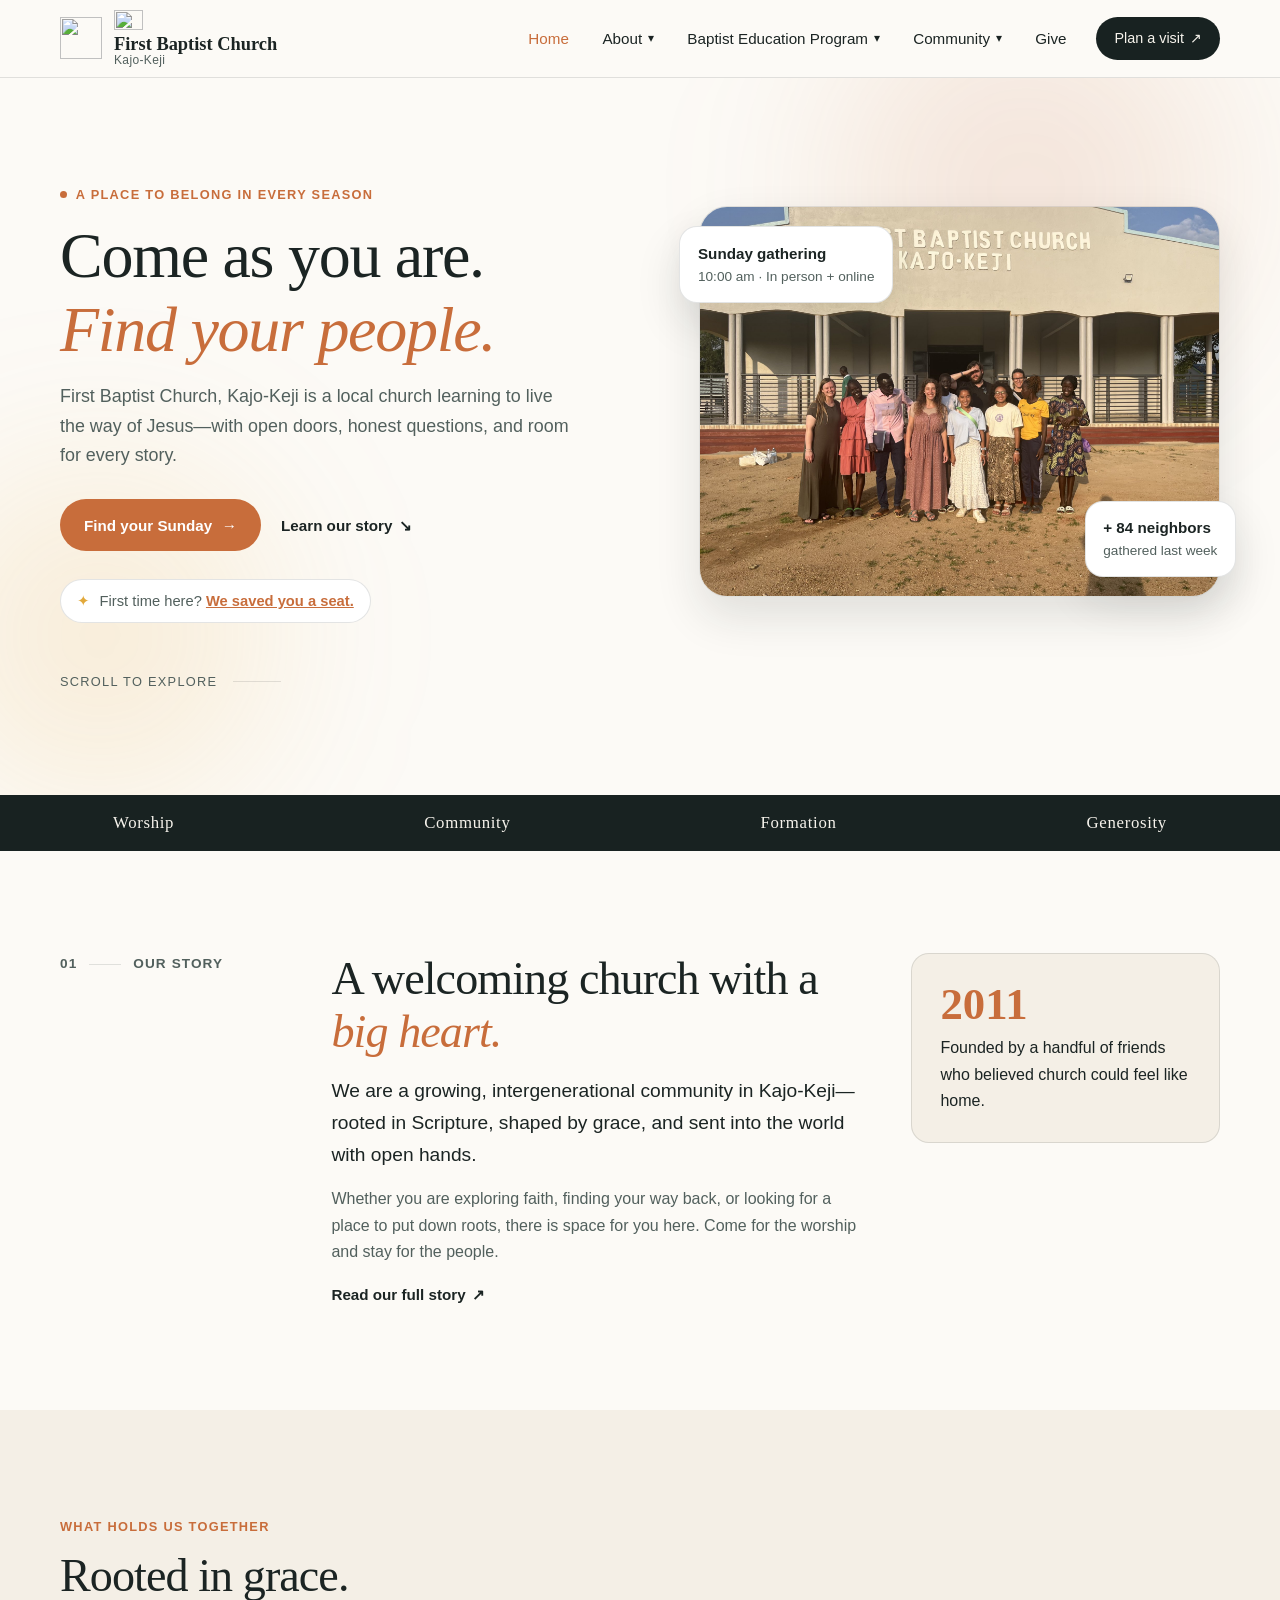
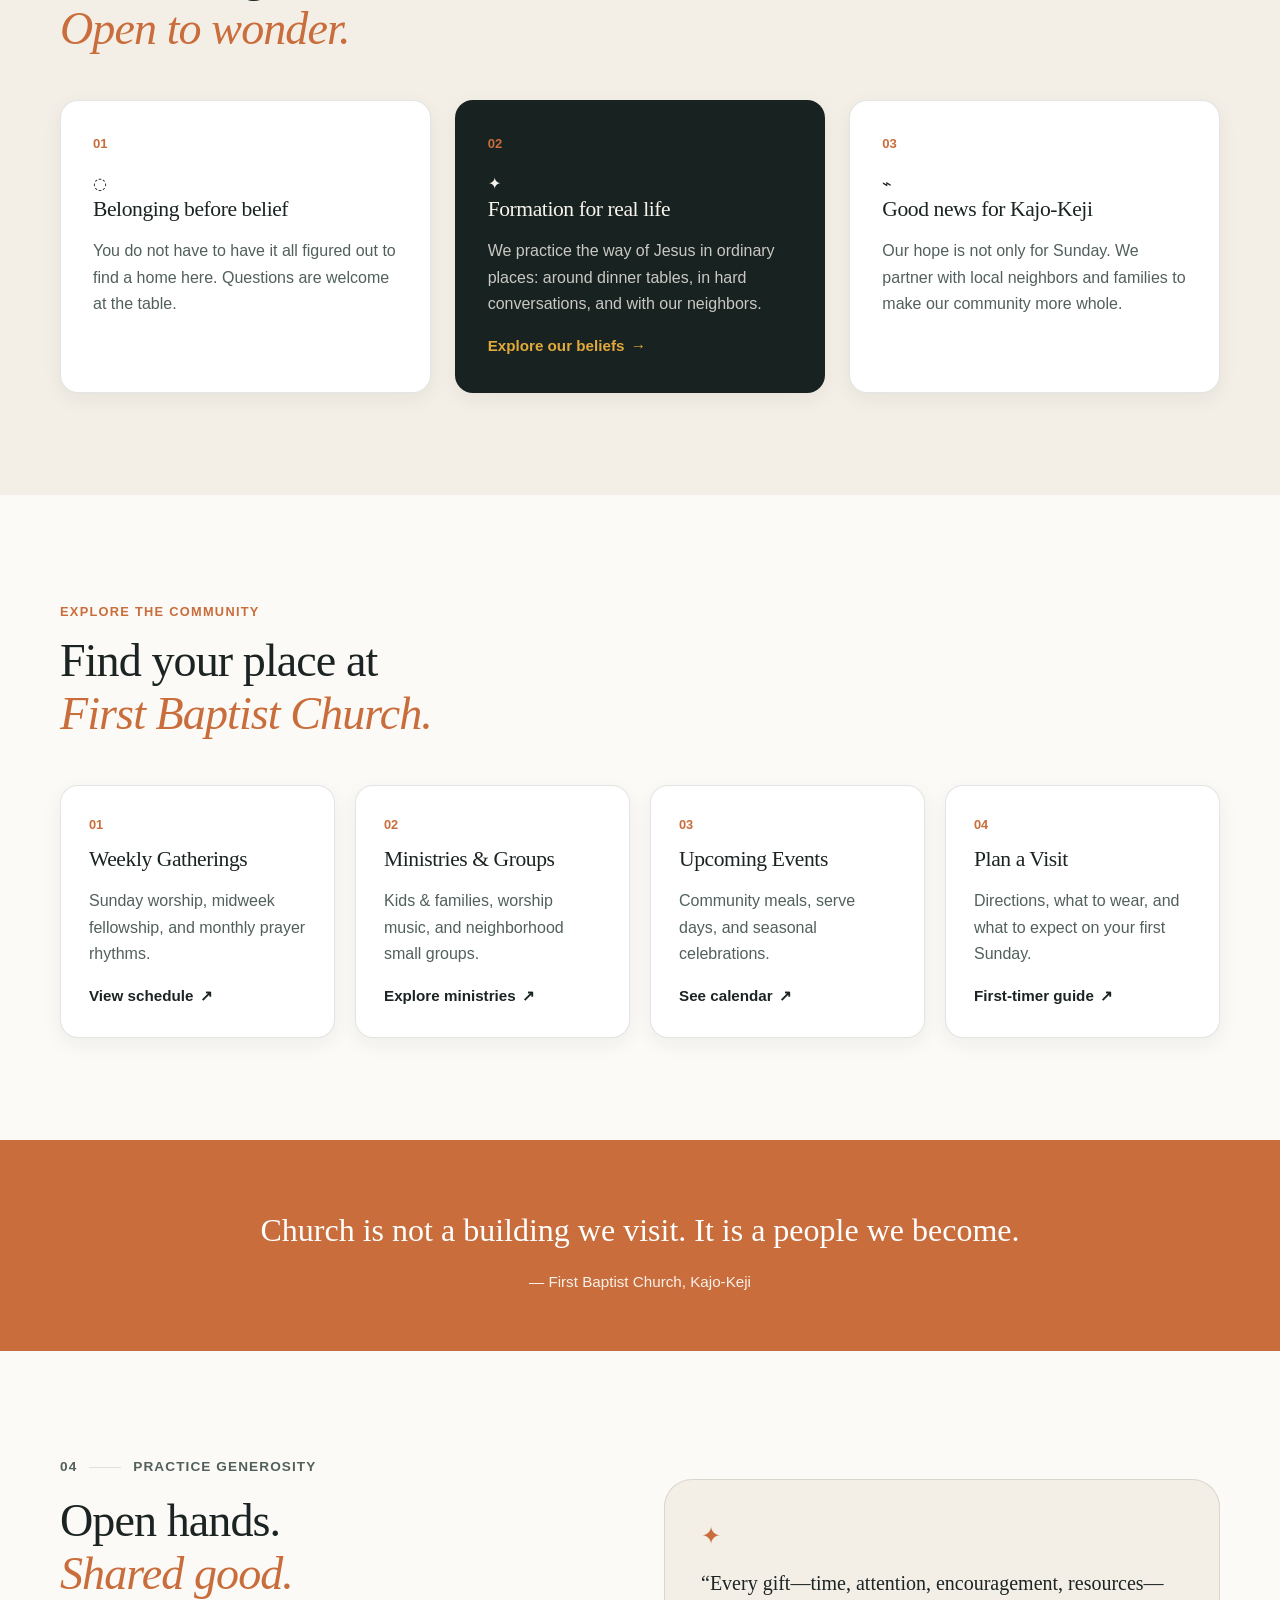
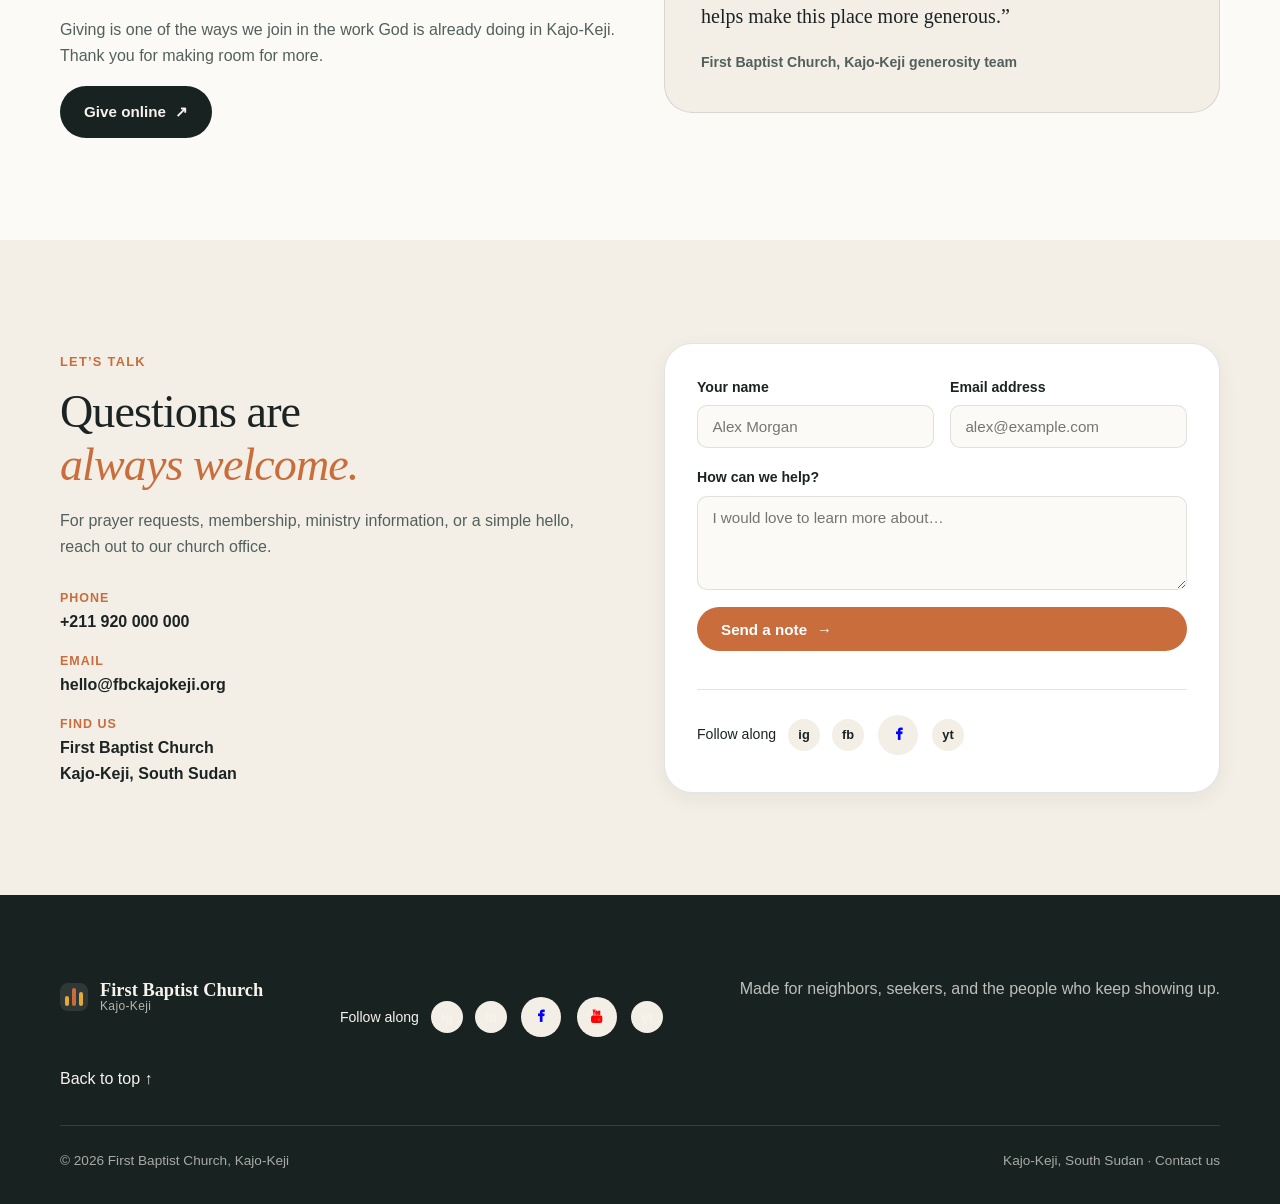
==== commit d82da28b: "Adjust logo image size in header" ====
--- a/index.html
+++ b/index.html
@@ -17,7 +17,7 @@
       <a class="brand" href="index.html" aria-label="First Baptist Church, Kajo-Keji home">
    
         <img src="image/fbc-logo.png" width="42" height="42">
-        <span class="brand-copy"> <img src="image/fbc-logo.png" width="42" height="42"><strong>First Baptist Church</strong><small>Kajo-Keji</small></span>
+        <span class="brand-copy"> <img src="image/fbc-logo.png" width="42%" height="42%"><strong>First Baptist Church</strong><small>Kajo-Keji</small></span>
       </a>
       <button class="menu-toggle" type="button" aria-expanded="false" aria-controls="site-nav">
         <span></span><span></span><span></span><b class="sr-only">Open navigation</b>
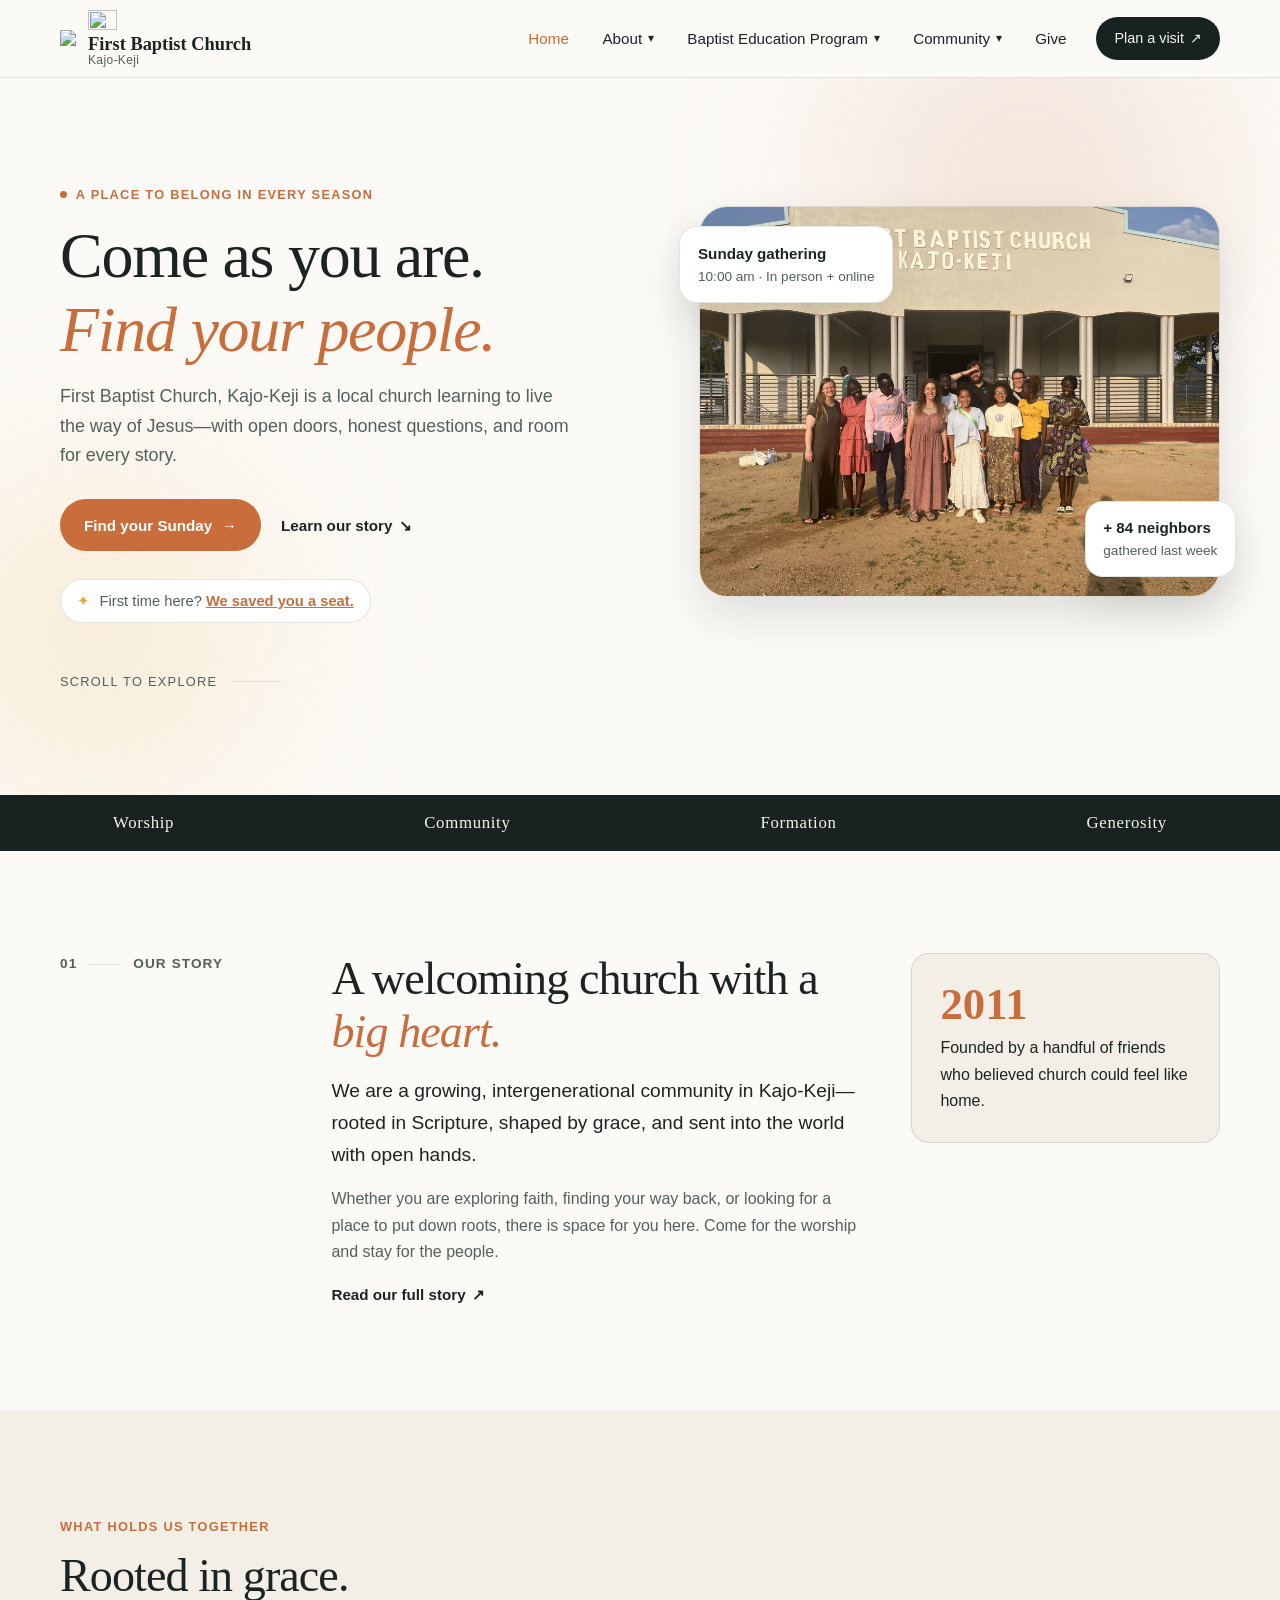
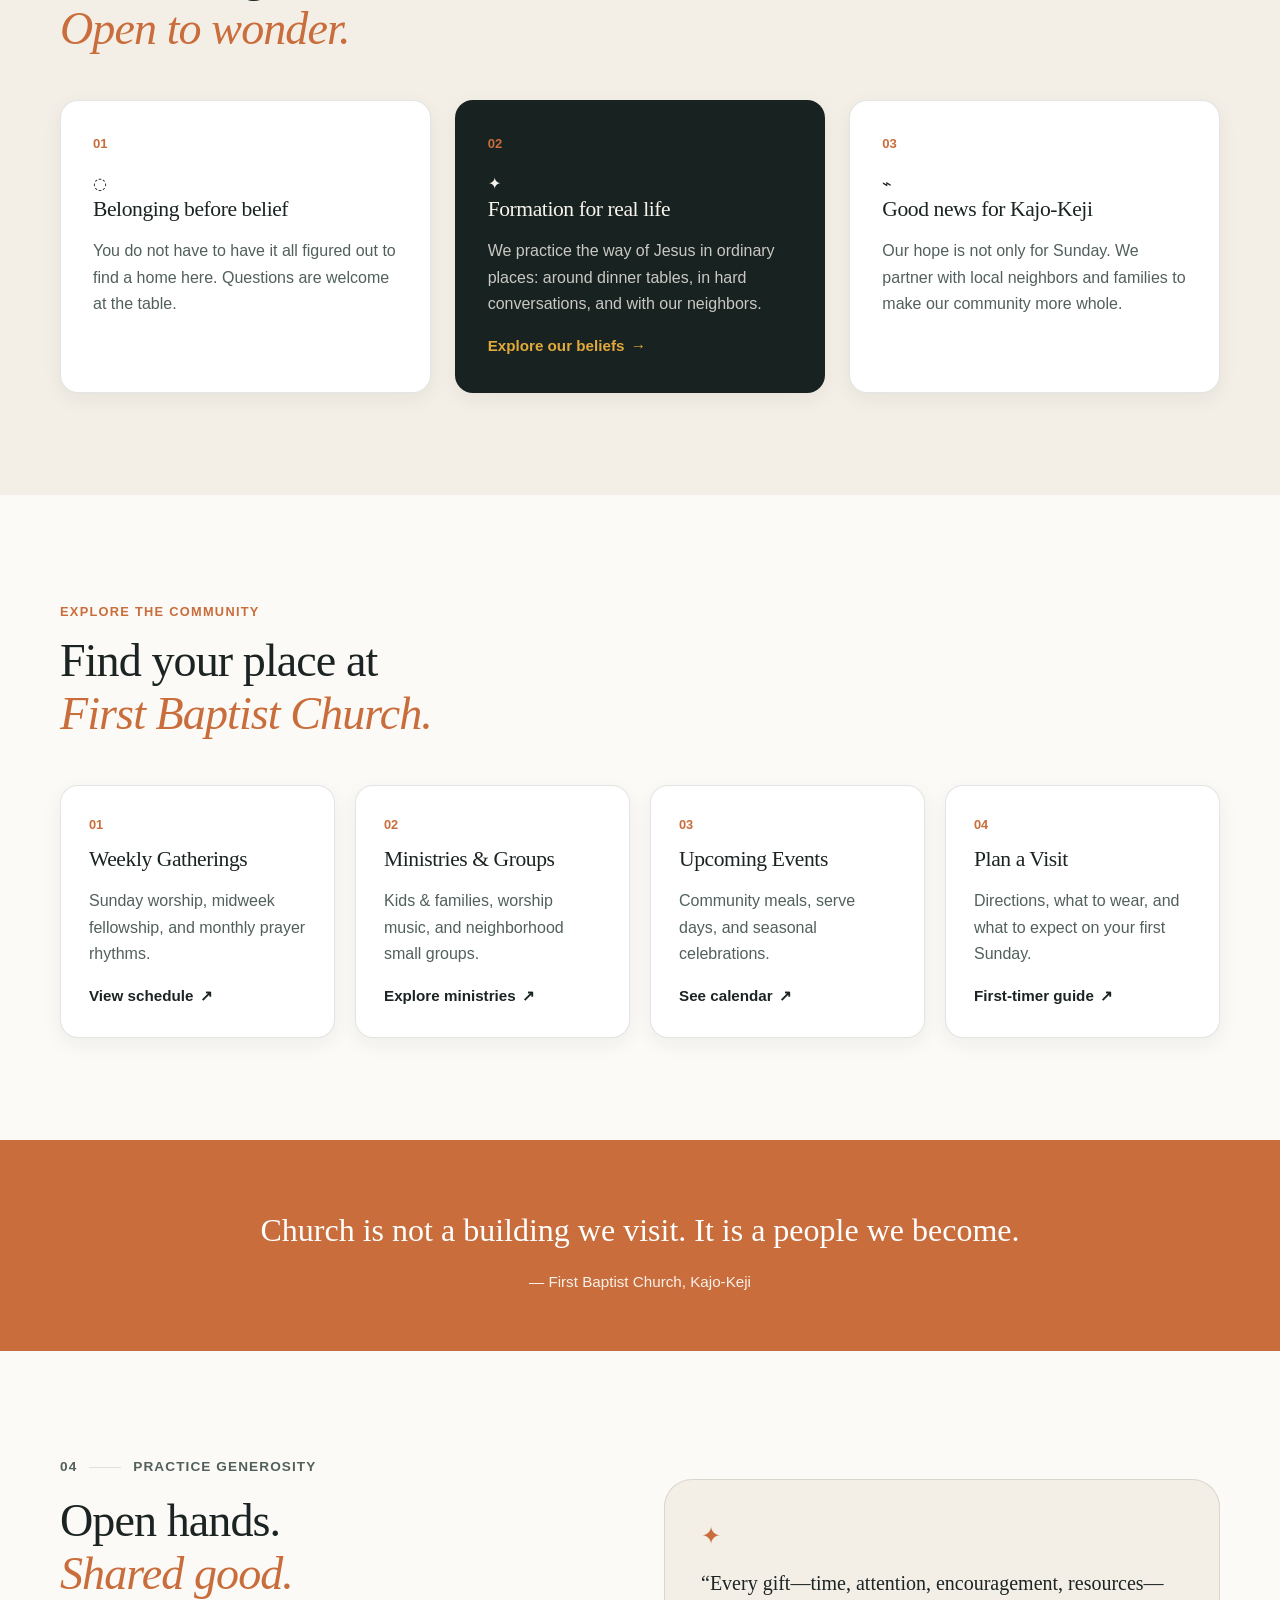
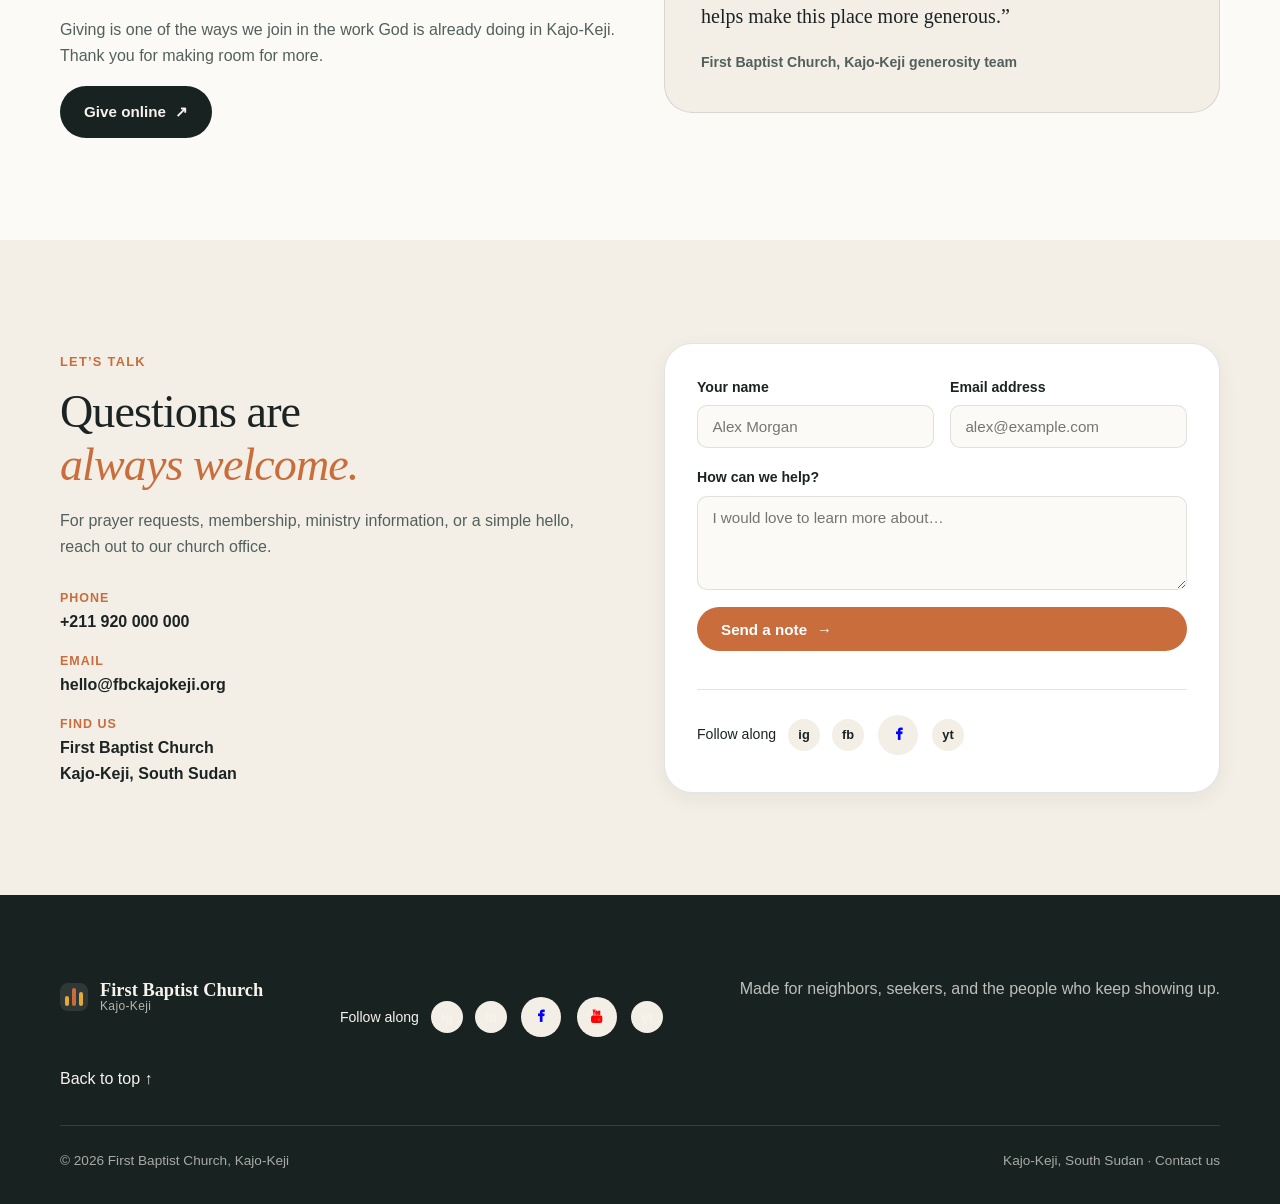
==== commit 5b517c48: "Update index.html" ====
--- a/index.html
+++ b/index.html
@@ -16,7 +16,7 @@
     <div class="container header-inner">
       <a class="brand" href="index.html" aria-label="First Baptist Church, Kajo-Keji home">
    
-        <img src="image/fbc-logo.png" width="42" height="42">
+        <img src="image/fbc-logo.png" >
         <span class="brand-copy"> <img src="image/fbc-logo.png" width="42%" height="42%"><strong>First Baptist Church</strong><small>Kajo-Keji</small></span>
       </a>
       <button class="menu-toggle" type="button" aria-expanded="false" aria-controls="site-nav">
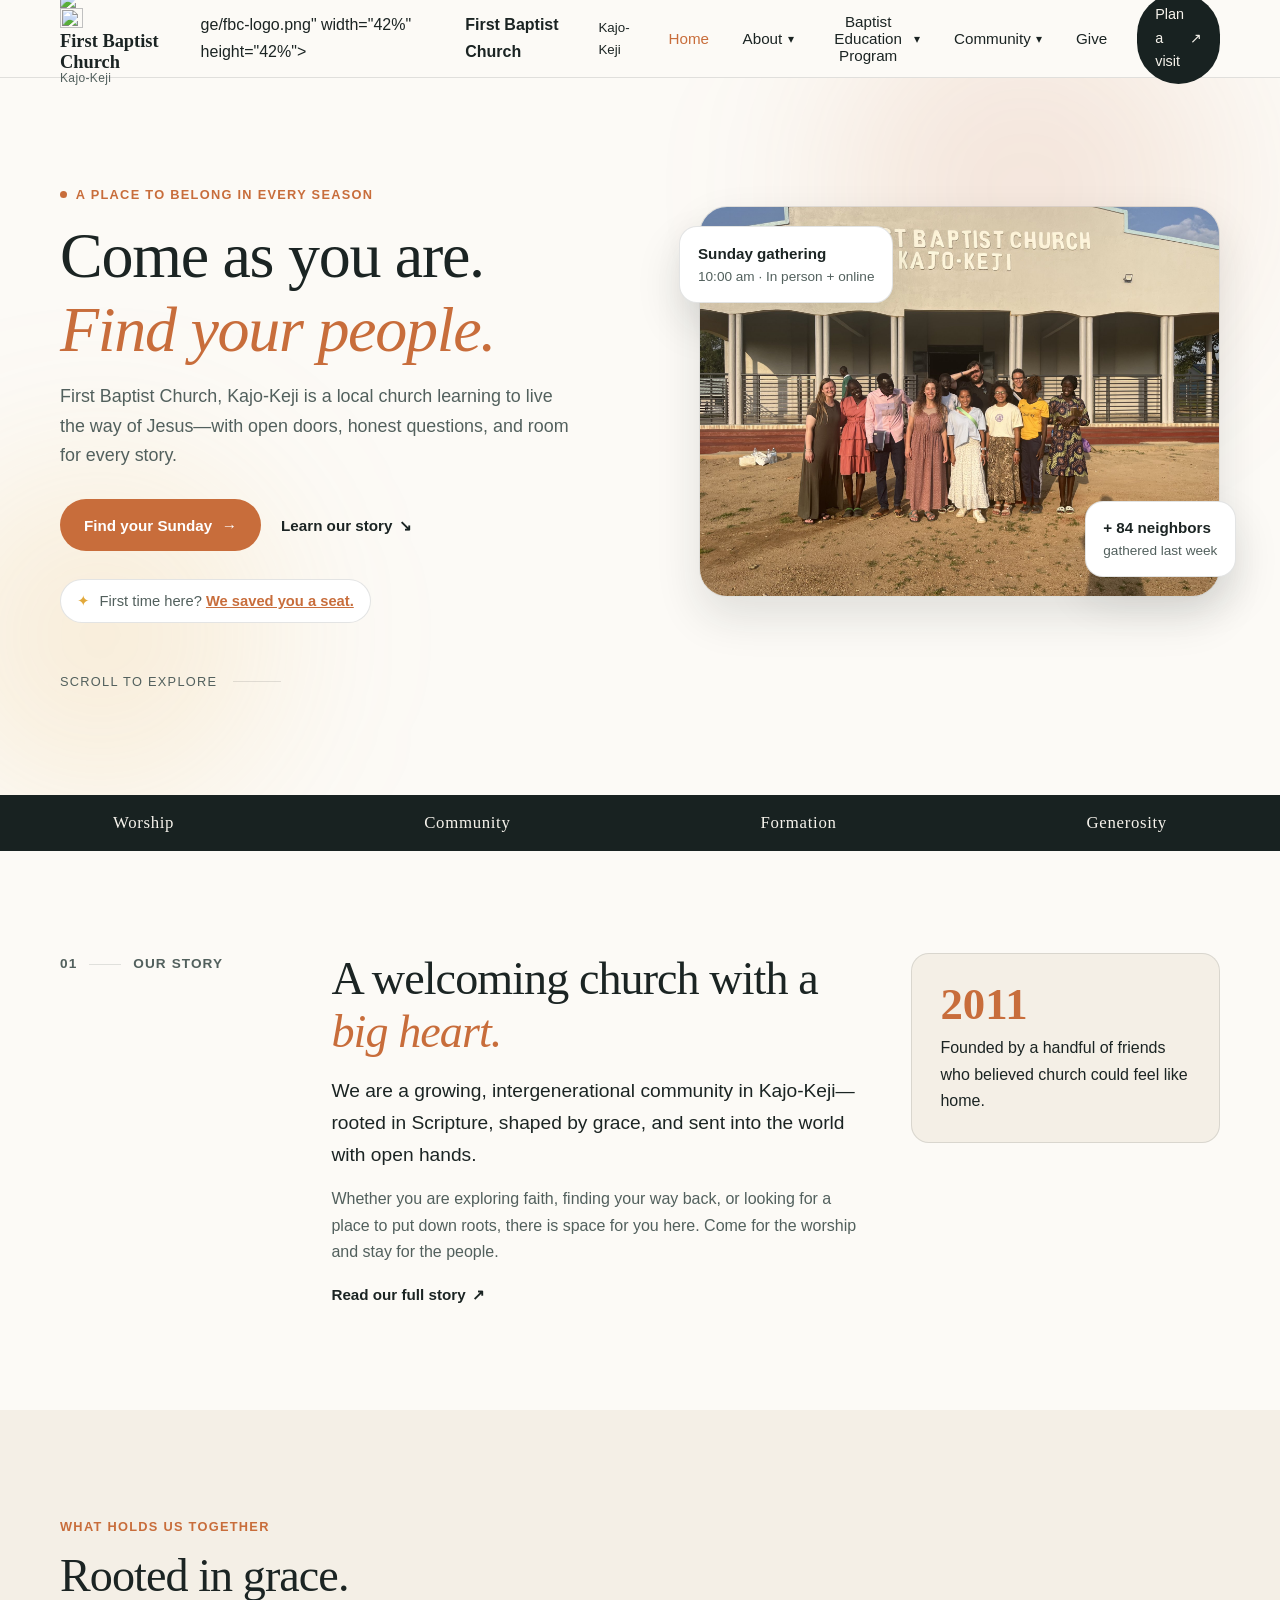
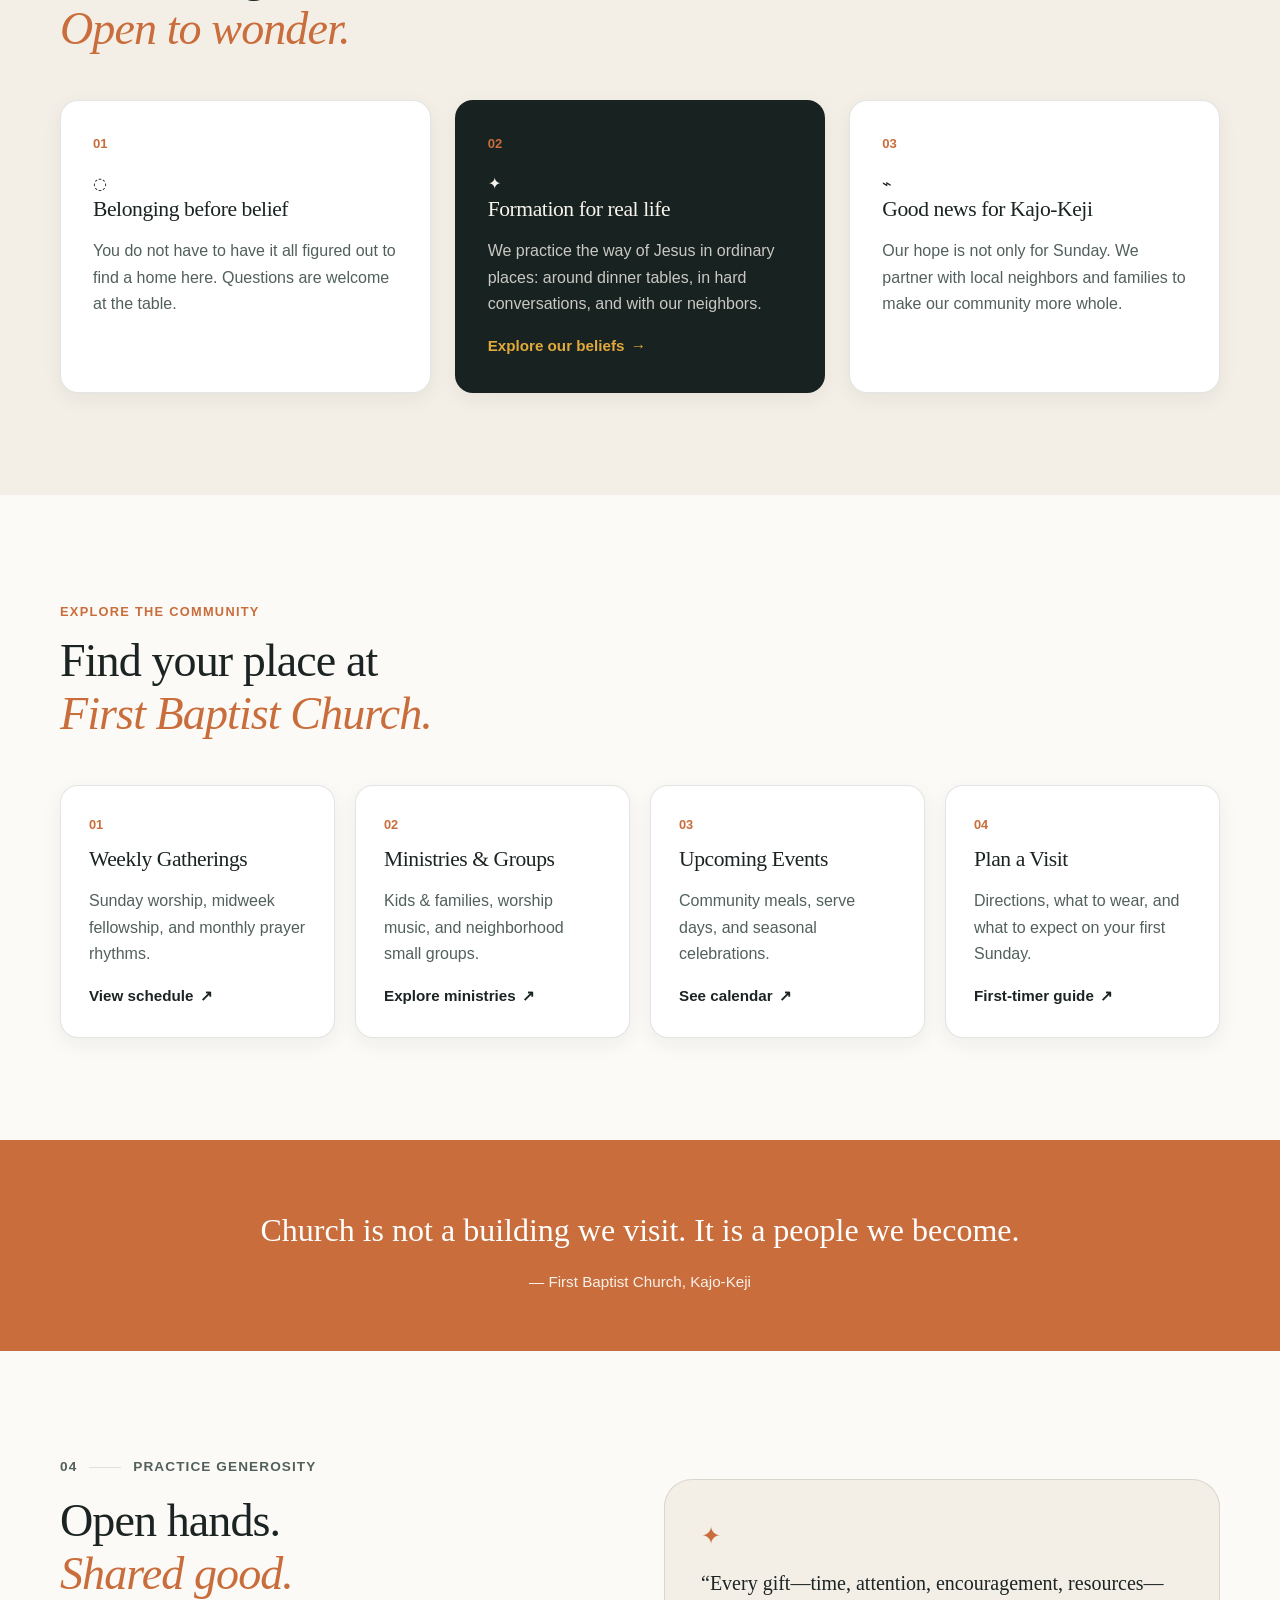
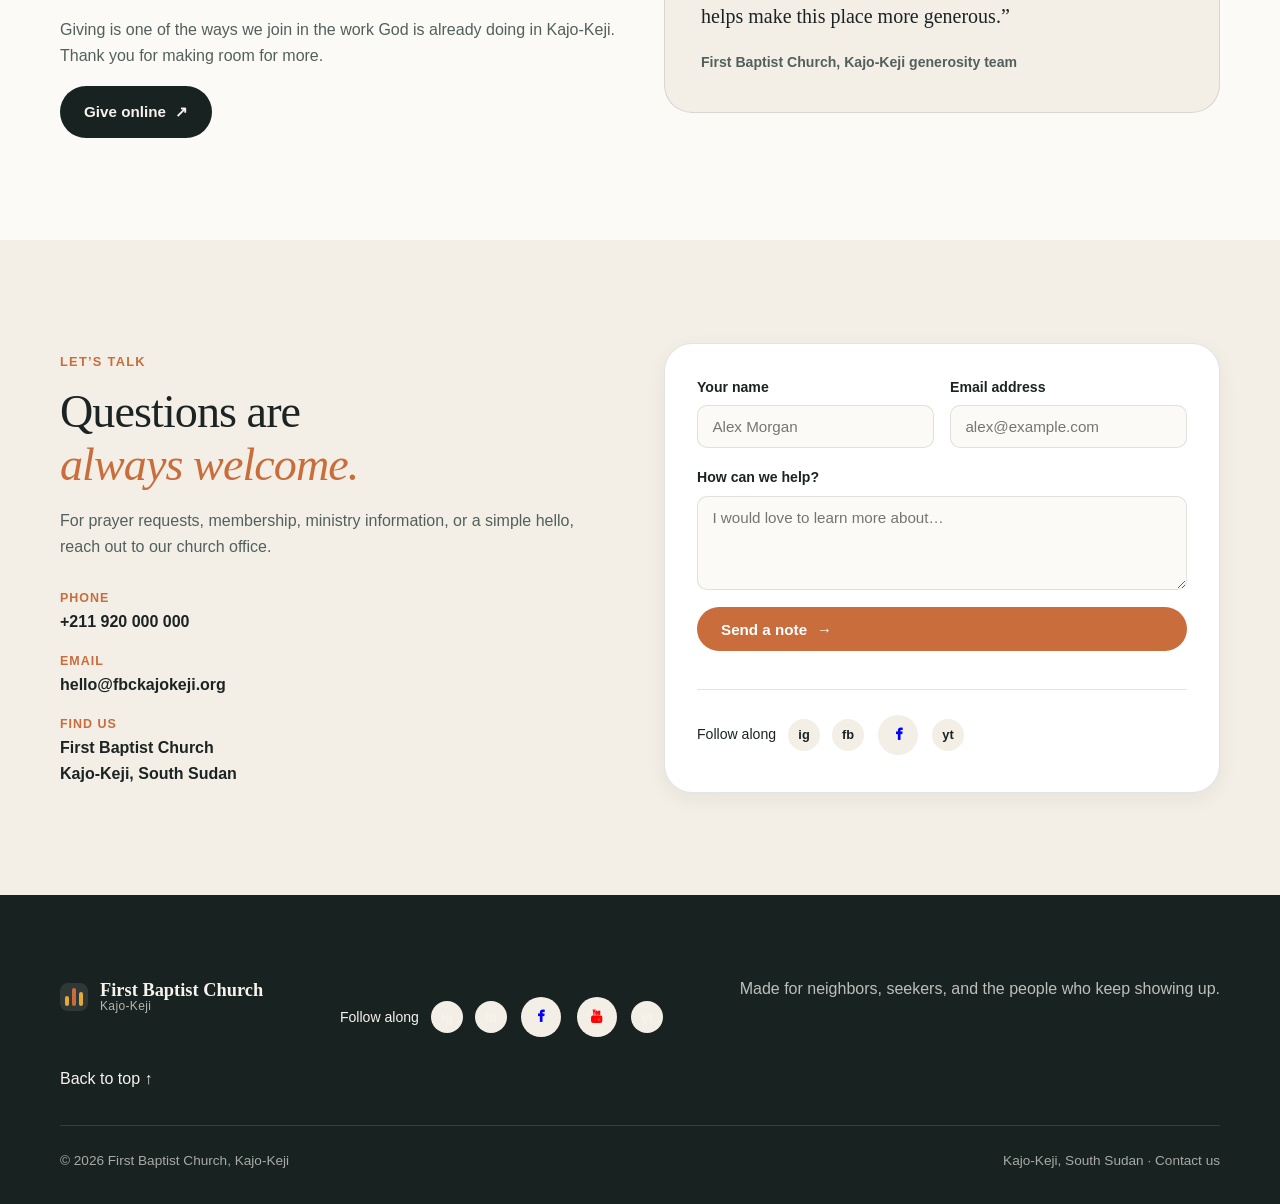
==== commit d1c757ae: "Update index.html" ====
--- a/index.html
+++ b/index.html
@@ -16,8 +16,7 @@
     <div class="container header-inner">
       <a class="brand" href="index.html" aria-label="First Baptist Church, Kajo-Keji home">
    
-        <img src="image/fbc-logo.png" >
-        <span class="brand-copy"> <img src="image/fbc-logo.png" width="42%" height="42%"><strong>First Baptist Church</strong><small>Kajo-Keji</small></span>
+        <span class="brand-copy"> <img src="imapy"> <img src="image/fbc-logo.png" width="42%" height="42%"><strong>First Baptist Church</strong><small>Kajo-Keji</small></span>ge/fbc-logo.png" width="42%" height="42%"><strong>First Baptist Church</strong><small>Kajo-Keji</small></span>
       </a>
       <button class="menu-toggle" type="button" aria-expanded="false" aria-controls="site-nav">
         <span></span><span></span><span></span><b class="sr-only">Open navigation</b>
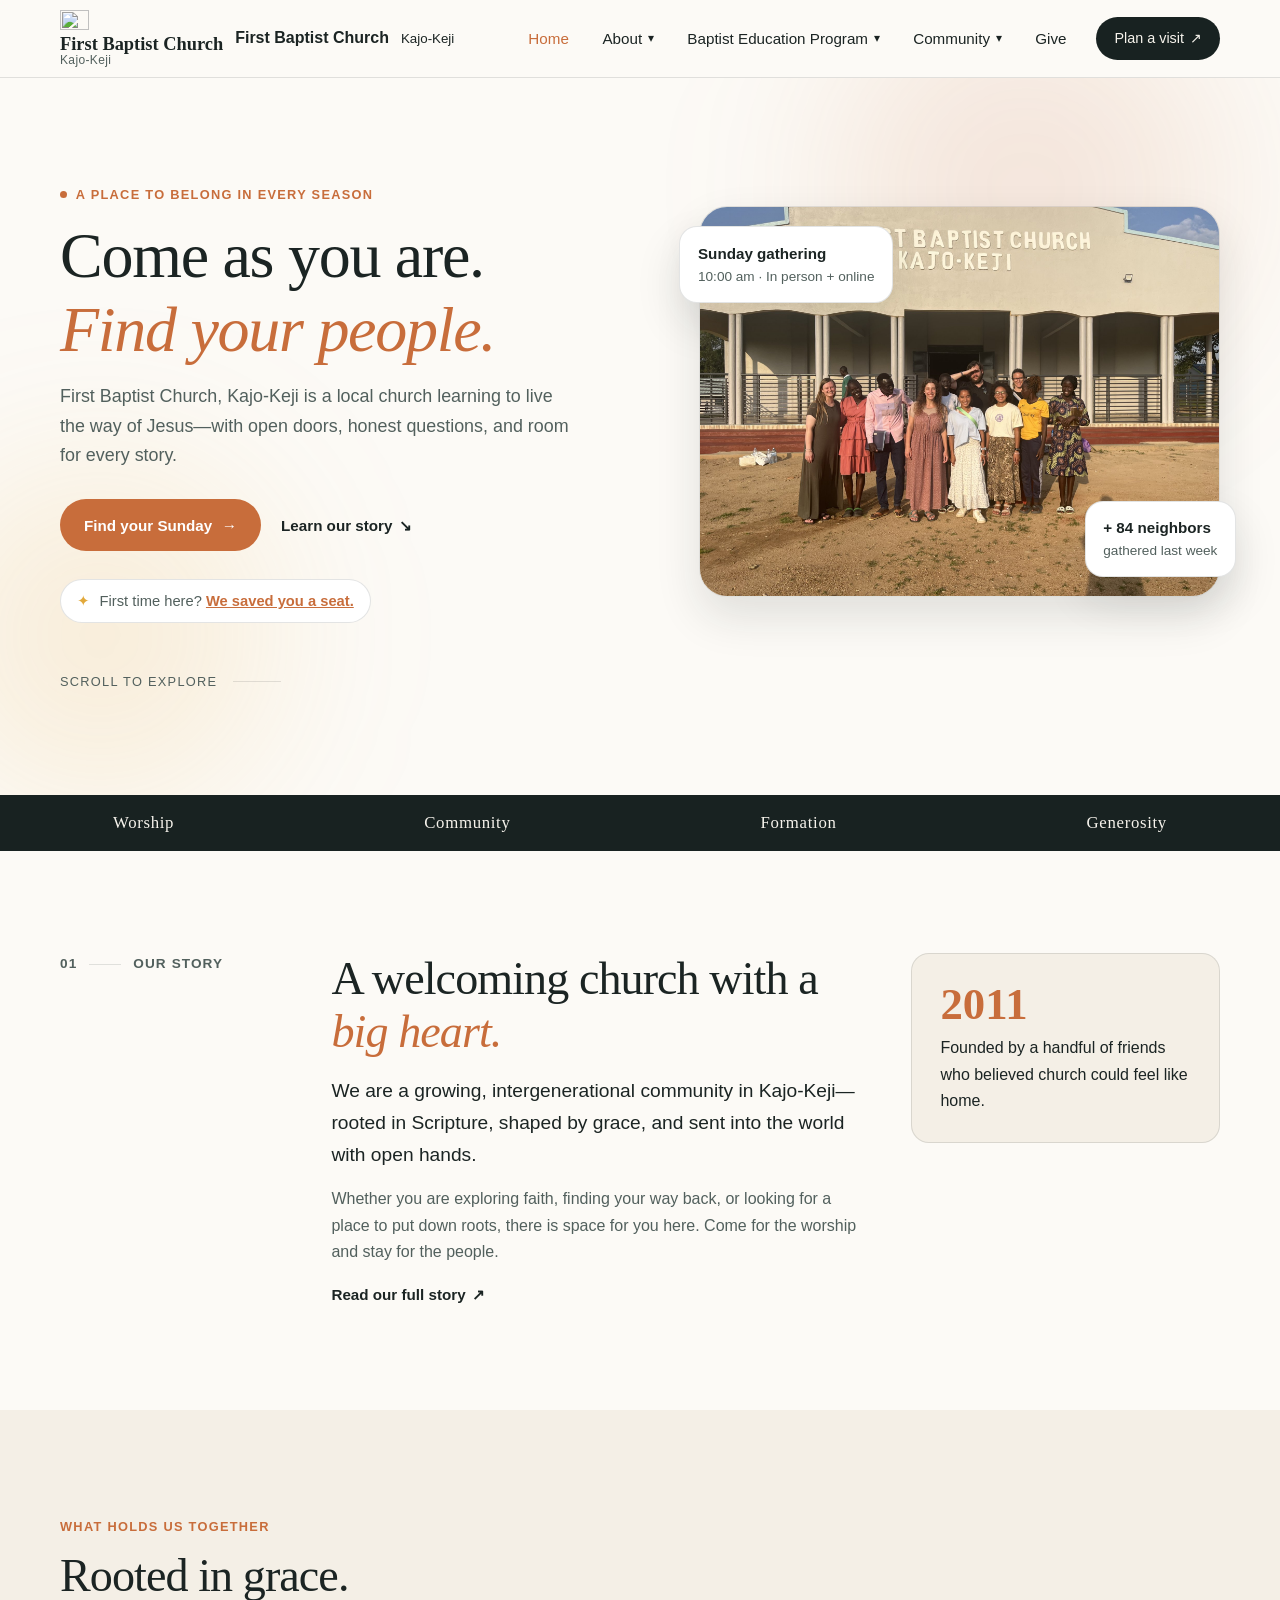
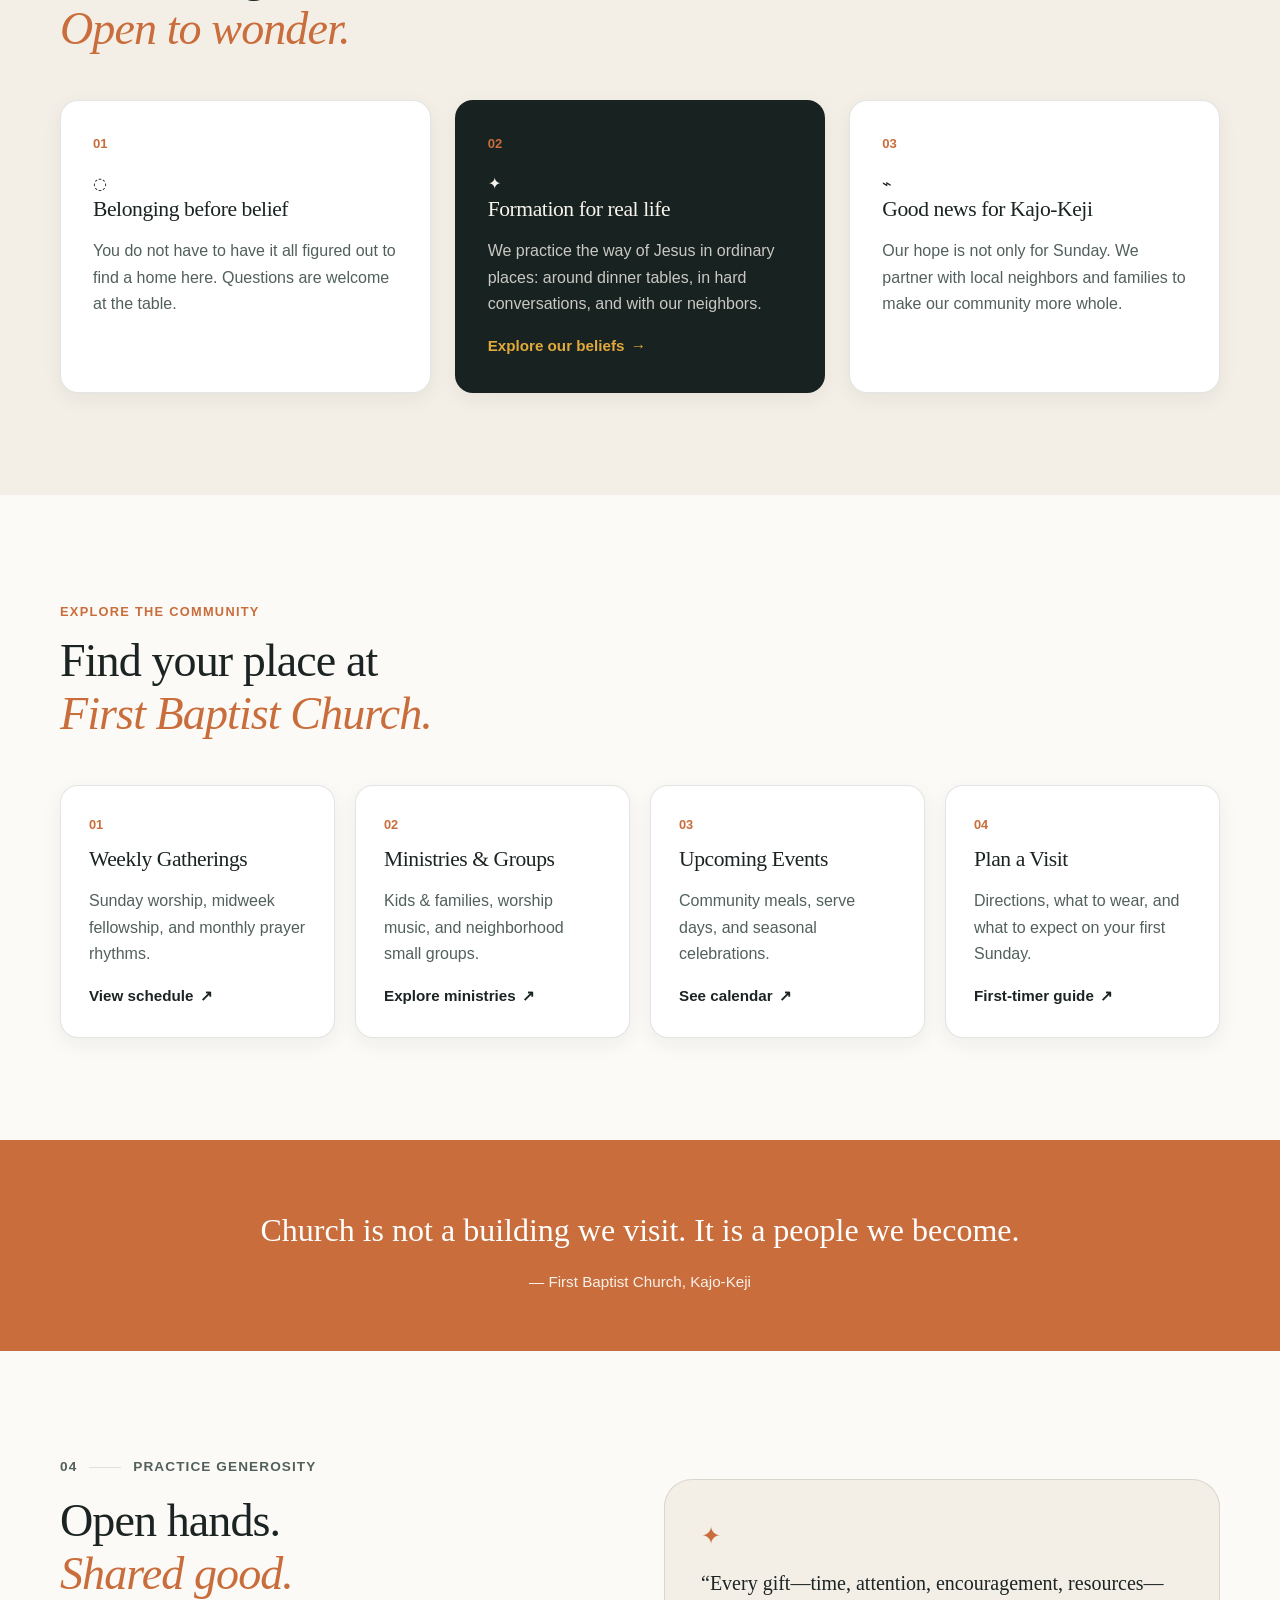
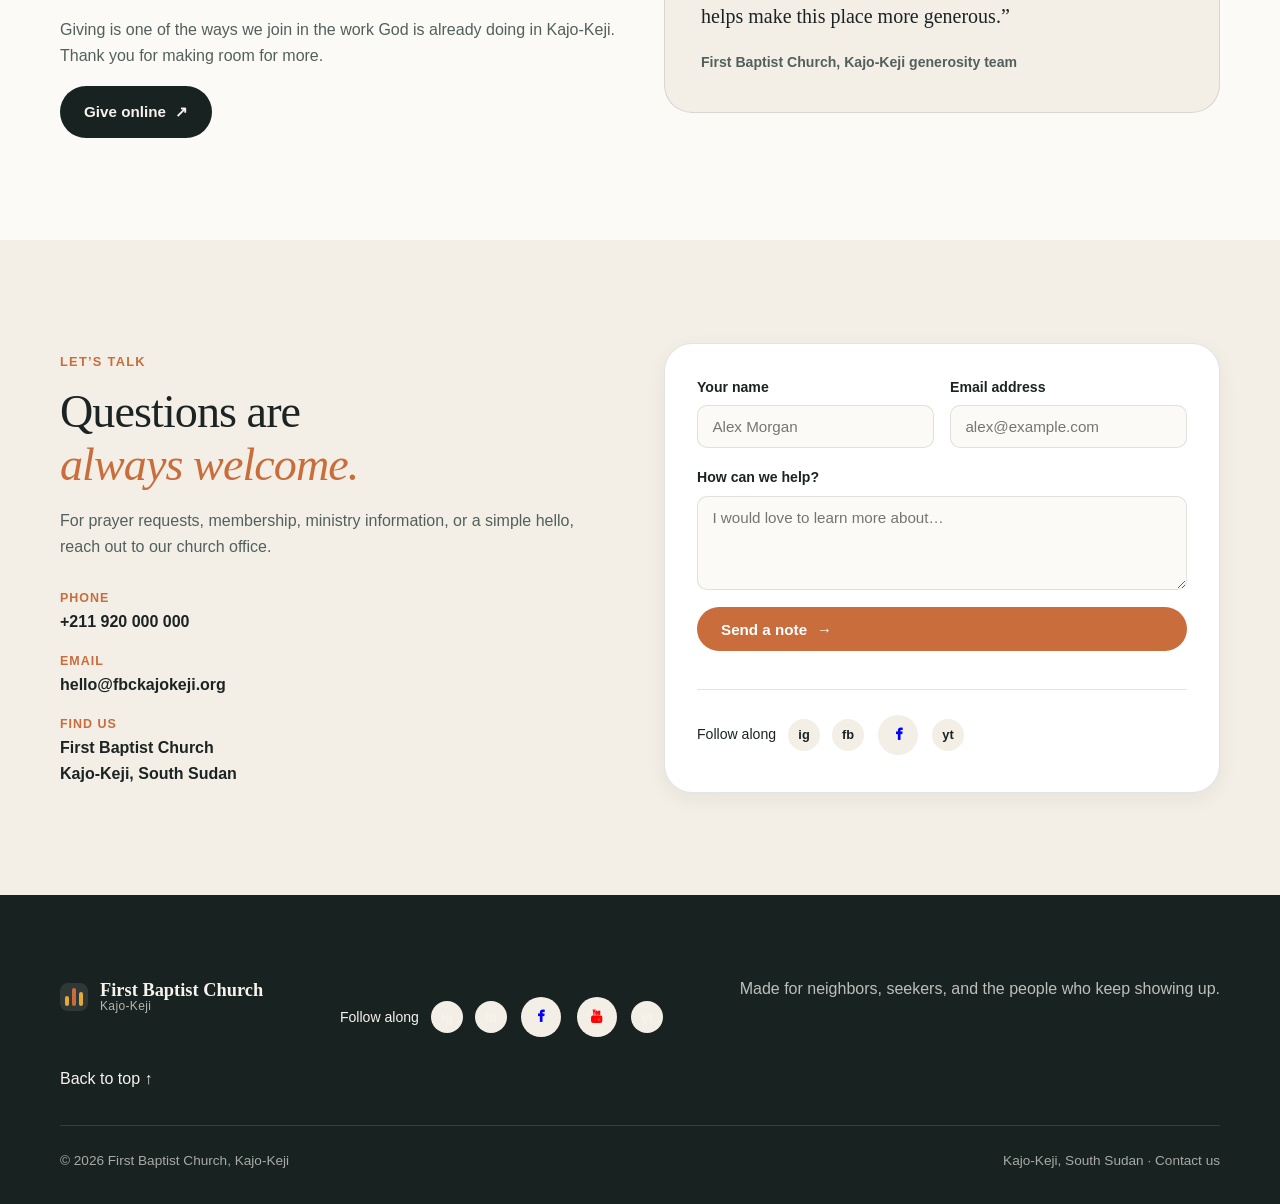
==== commit 3ede64bd: "Update index.html" ====
--- a/index.html
+++ b/index.html
@@ -16,7 +16,7 @@
     <div class="container header-inner">
       <a class="brand" href="index.html" aria-label="First Baptist Church, Kajo-Keji home">
    
-        <span class="brand-copy"> <img src="imapy"> <img src="image/fbc-logo.png" width="42%" height="42%"><strong>First Baptist Church</strong><small>Kajo-Keji</small></span>ge/fbc-logo.png" width="42%" height="42%"><strong>First Baptist Church</strong><small>Kajo-Keji</small></span>
+        <span class="brand-copy">  <img src="image/fbc-logo.png" width="42%" height="42%"><strong>First Baptist Church</strong><small>Kajo-Keji</small></span><strong>First Baptist Church</strong><small>Kajo-Keji</small></span>
       </a>
       <button class="menu-toggle" type="button" aria-expanded="false" aria-controls="site-nav">
         <span></span><span></span><span></span><b class="sr-only">Open navigation</b>
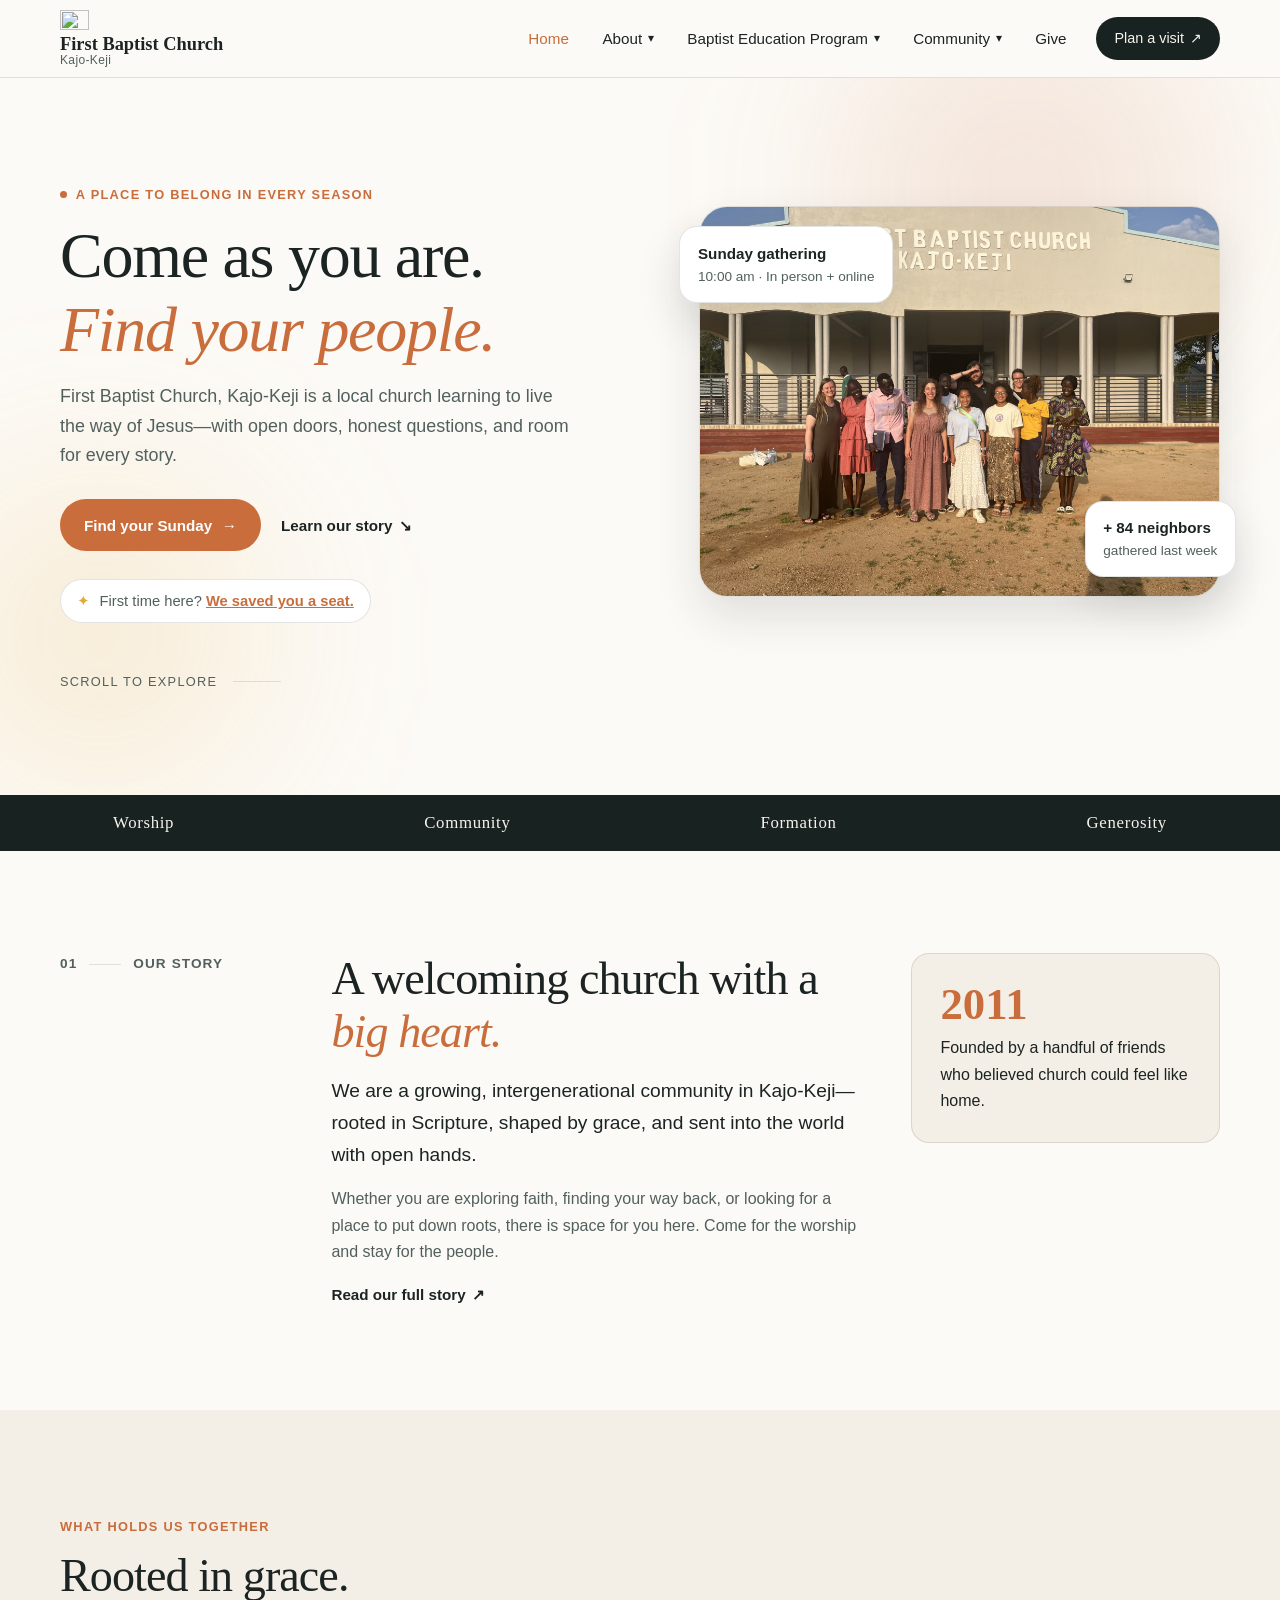
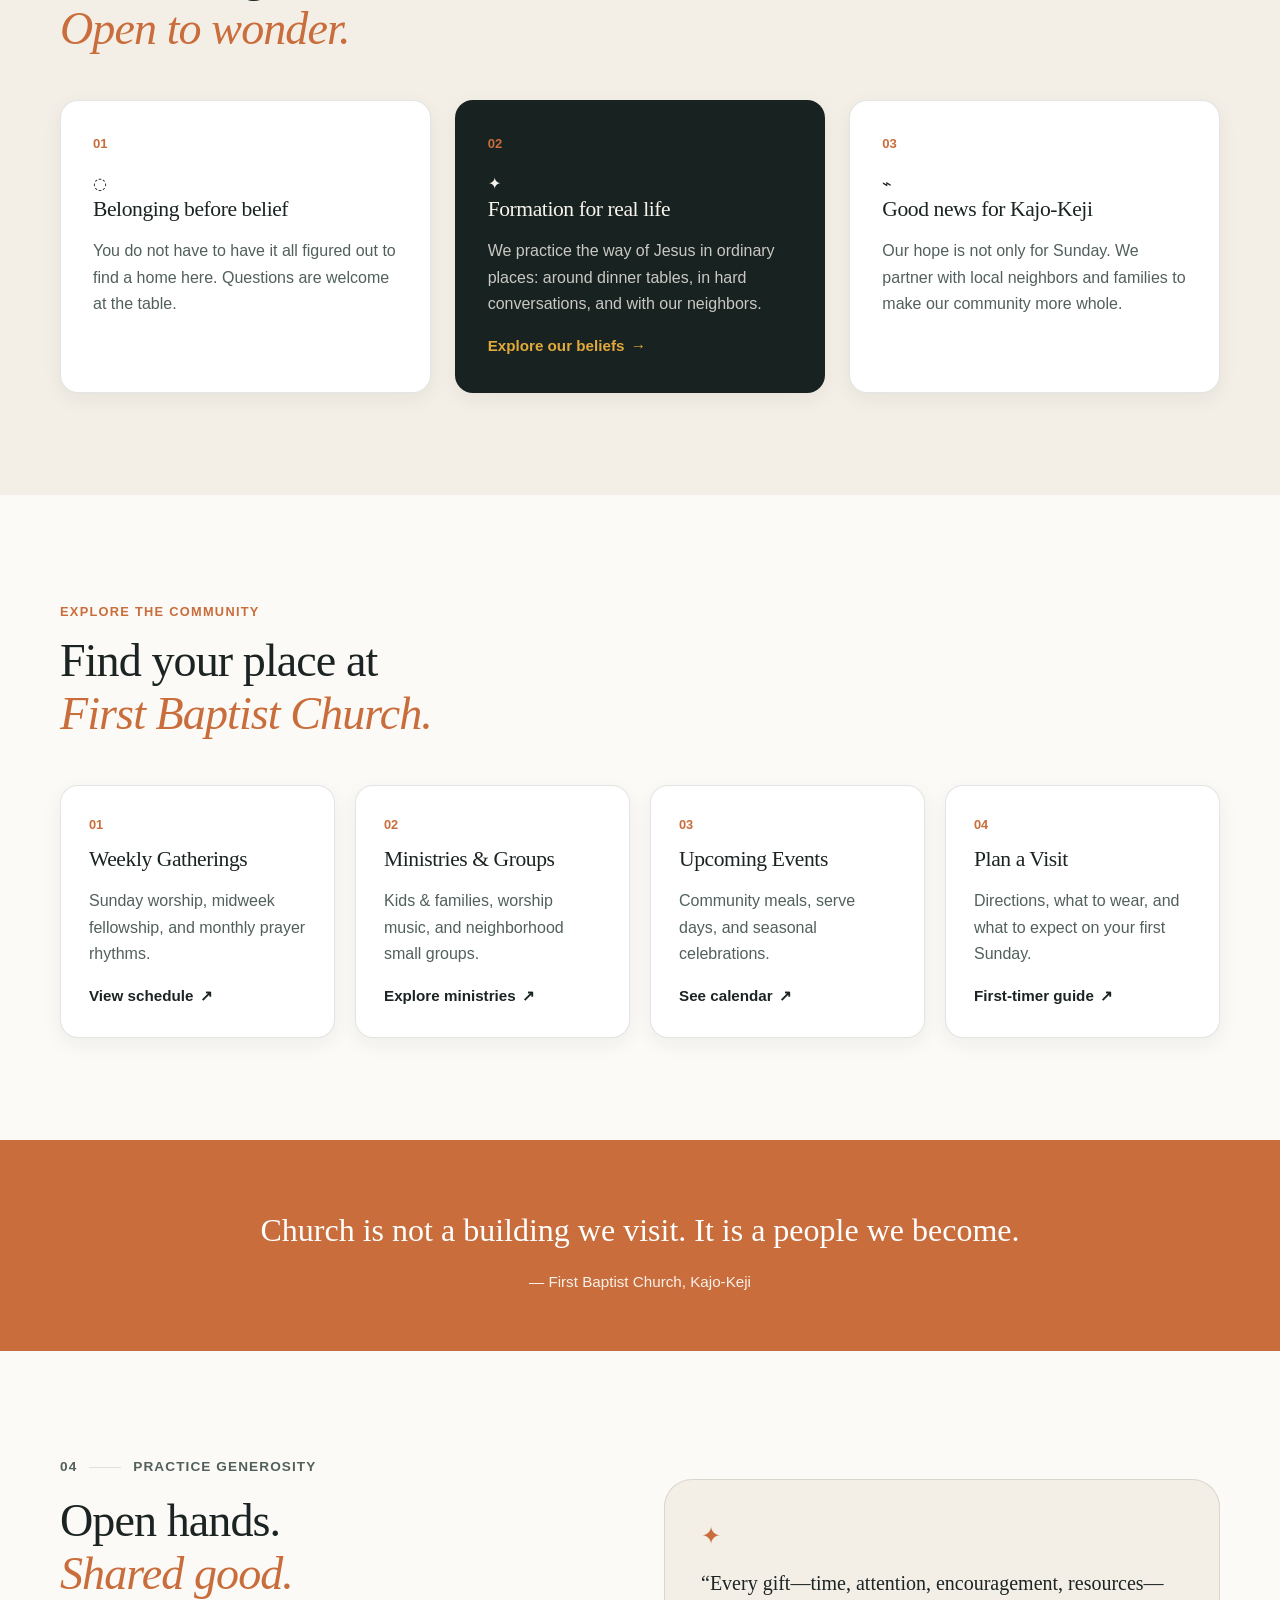
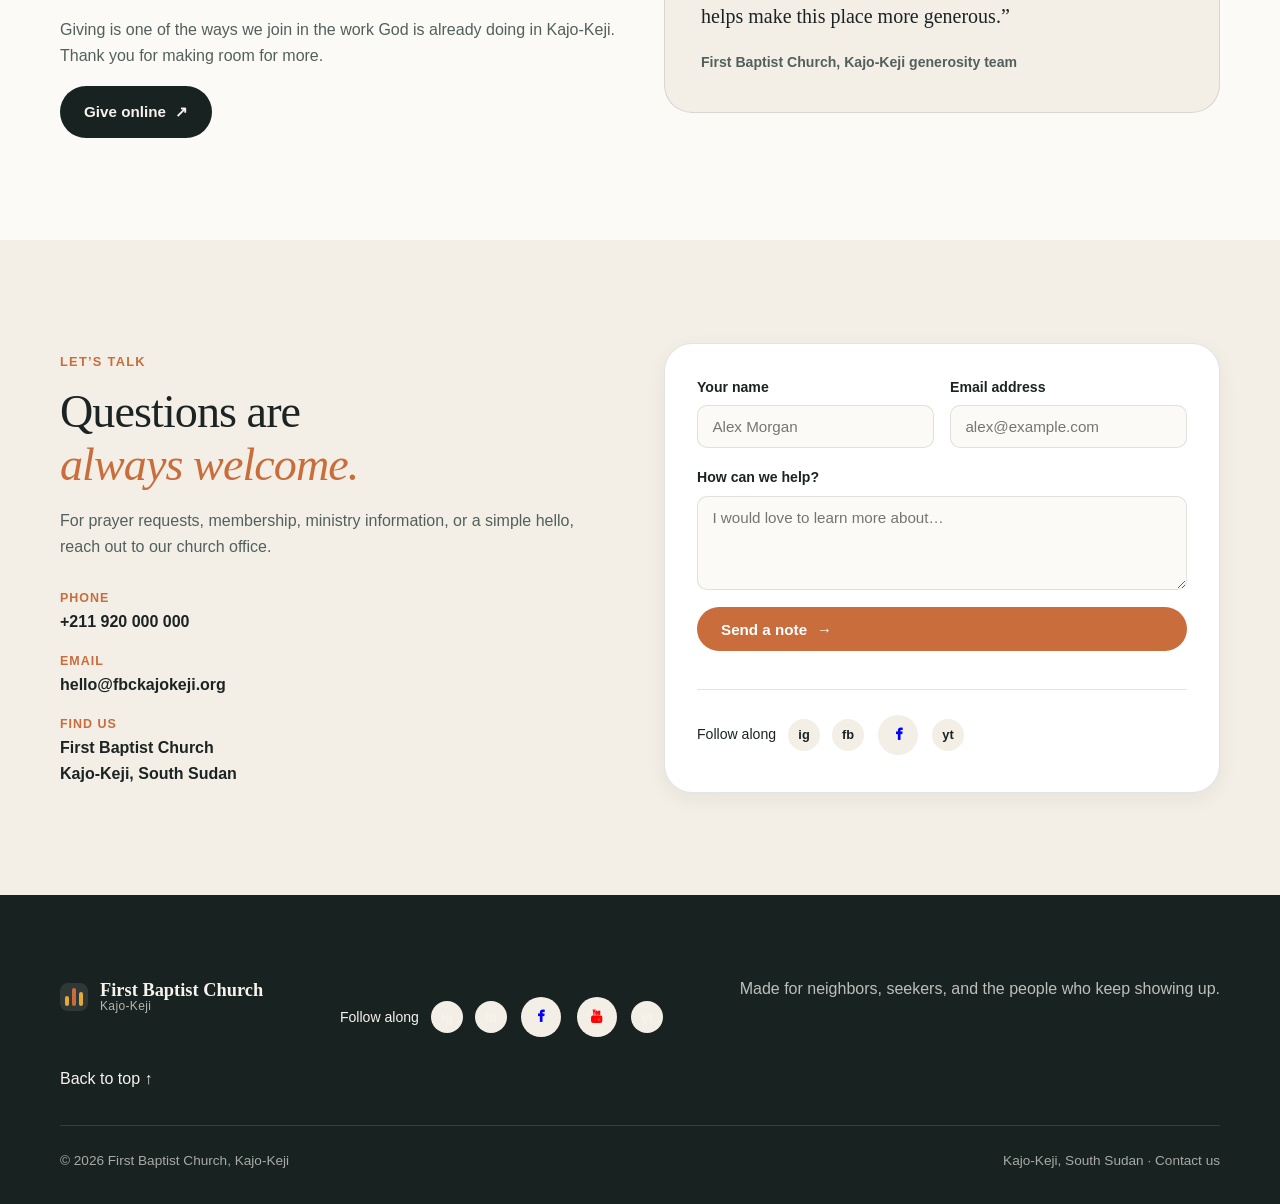
==== commit 0c145d82: "Update index.html" ====
--- a/index.html
+++ b/index.html
@@ -16,7 +16,7 @@
     <div class="container header-inner">
       <a class="brand" href="index.html" aria-label="First Baptist Church, Kajo-Keji home">
    
-        <span class="brand-copy">  <img src="image/fbc-logo.png" width="42%" height="42%"><strong>First Baptist Church</strong><small>Kajo-Keji</small></span><strong>First Baptist Church</strong><small>Kajo-Keji</small></span>
+        <span class="brand-copy">  <img src="image/fbc-logo.png" width="42%" height="42%"><strong>First Baptist Church</strong><small>Kajo-Keji</small></span>
       </a>
       <button class="menu-toggle" type="button" aria-expanded="false" aria-controls="site-nav">
         <span></span><span></span><span></span><b class="sr-only">Open navigation</b>
